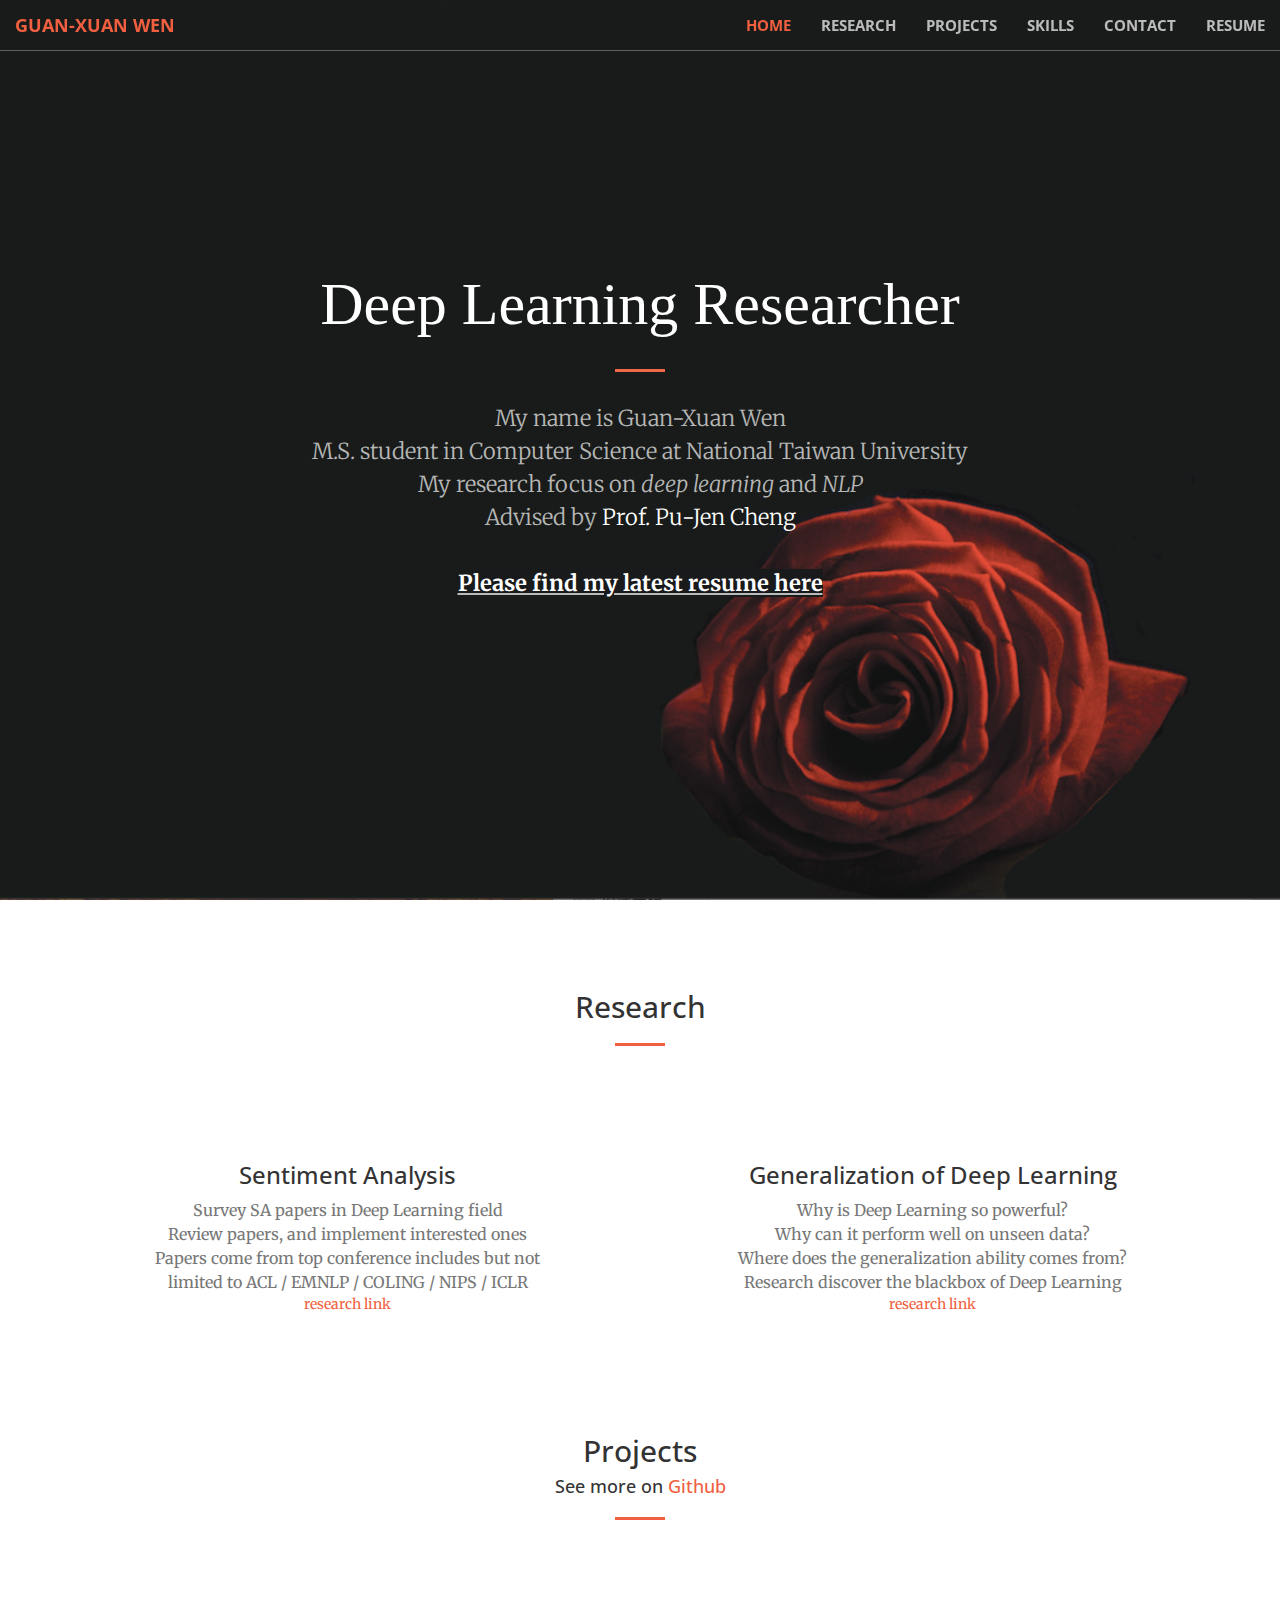
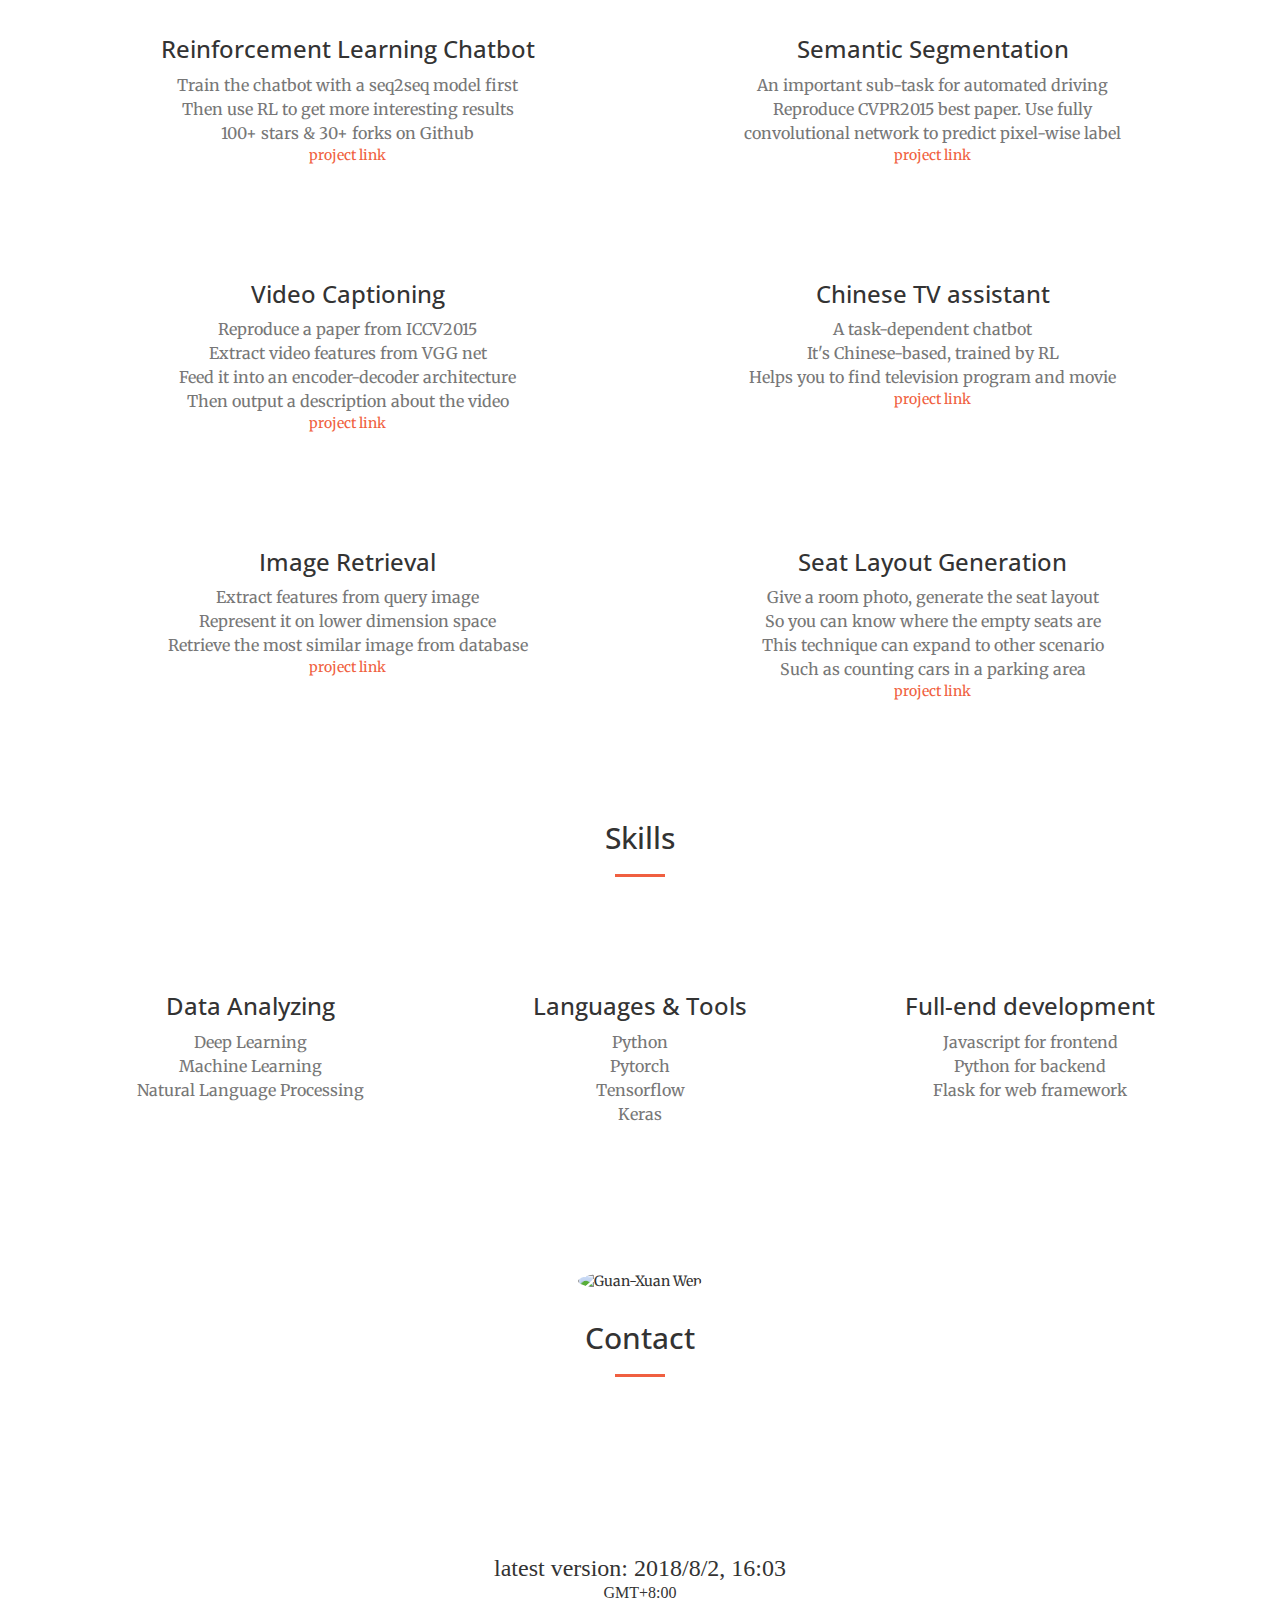
==== index.html @ 4413bb0a "update" ====
<!DOCTYPE html>
<html lang="en">

<head>
  <!--* this site is based on startbootstrap-creative -->
  <meta charset="utf-8">
  <meta http-equiv="X-UA-Compatible" content="IE=edge">
  <meta name="viewport" content="width=device-width, initial-scale=1.0">
  <meta name="description" content="Guan-Xuan's personal website">
  <meta name="keywords" content="Guan-Xuan Wen, 溫冠宣">
  <meta name="author" content="Guan-Xuan Wen">

  <title>Guan-Xuan Wen 溫冠宣</title>

  <!-- Bootstrap Core CSS -->
  <link rel="stylesheet" href="css/bootstrap.min.css" type="text/css">

  <!-- Custom Fonts -->
  <link href='https://fonts.googleapis.com/css?family=Open+Sans:300italic,400italic,600italic,700italic,800italic,400,300,600,700,800' rel='stylesheet' type='text/css'>
  <link href='https://fonts.googleapis.com/css?family=Merriweather:400,300,300italic,400italic,700,700italic,900,900italic' rel='stylesheet' type='text/css'>
  <link rel="stylesheet" href="font-awesome/css/font-awesome.min.css" type="text/css">

  <!-- Plugin CSS -->
  <link rel="stylesheet" href="css/animate.min.css" type="text/css">

  <!-- Custom CSS -->
  <link rel="stylesheet" href="css/creative.css" type="text/css">

  <!-- HTML5 Shim and Respond.js IE8 support of HTML5 elements and media queries -->
  <!-- WARNING: Respond.js doesn't work if you view the page via file:// -->
  <!--[if lt IE 9]>
    <script src="https://oss.maxcdn.com/libs/html5shiv/3.7.0/html5shiv.js"></script>
    <script src="https://oss.maxcdn.com/libs/respond.js/1.4.2/respond.min.js"></script>
  <![endif]-->
  <script src="js/i2yesCounter.js" type="text/javascript"></script>
  <script>
    (function(i,s,o,g,r,a,m){i['GoogleAnalyticsObject']=r;i[r]=i[r]||function(){
    (i[r].q=i[r].q||[]).push(arguments)},i[r].l=1*new Date();a=s.createElement(o),
    m=s.getElementsByTagName(o)[0];a.async=1;a.src=g;m.parentNode.insertBefore(a,m)
    })(window,document,'script','//www.google-analytics.com/analytics.js','ga');
  
    ga('create', 'UA-75018980-1', 'auto');
    ga('send', 'pageview');
  </script>    

</head>

<body id="page-top">

  <nav id="mainNav" class="navbar navbar-default navbar-fixed-top">
    <div class="container-fluid">
      <!-- Brand and toggle get grouped for better mobile display -->
      <div class="navbar-header">
        <button type="button" class="navbar-toggle collapsed" data-toggle="collapse" data-target="#bs-example-navbar-collapse-1">
          <span class="sr-only">Toggle navigation</span>
          <span class="icon-bar"></span>
          <span class="icon-bar"></span>
          <span class="icon-bar"></span>
        </button>
        <a id="authorname" class="navbar-brand page-scroll">Guan-Xuan Wen</a>
      </div>

      <!-- Collect the nav links, forms, and other content for toggling -->
      <div class="collapse navbar-collapse" id="bs-example-navbar-collapse-1">
        <ul class="nav navbar-nav navbar-right">
          <li>
            <a class="page-scroll" href="#page-top">Home</a>
          </li>
          <!-- <li>
            <a class="page-scroll" href="#about">About</a>
          </li> -->
          <li>
            <a class="page-scroll" href="#research">Research</a>
          </li>
          <li>
            <a class="page-scroll" href="#projects">Projects</a>
          </li>
          <li>
            <a class="page-scroll" href="#skills">Skills</a>
          </li>
          <li>
            <a class="page-scroll" href="#contact">Contact</a>
          </li>
          <li>
            <a class="page-scroll" alt="English" href="Po-Chih_Huang_resume.pdf" target="_blank">Resume</a>
          </li>
          <!-- <li>
            <a class="page-scroll" alt="Chinese" href="https://www.csie.ntu.edu.tw/~r05922018/履歷201706.pdf">Resume</a>
          </li> -->
        </ul>
      </div>
      <!-- /.navbar-collapse -->
    </div>
    <!-- /.container-fluid -->
  </nav>

  <header>
    <div class="header-content">
      <div class="header-content-inner">
        <h2 style="font: 60px Constantia, skia, Cambria, Herculanum;">Deep Learning Researcher</h2>
        <hr />
        <p style="font-size:22px;">
          My name is Guan-Xuan Wen <br />
          M.S. student in Computer Science at National Taiwan University <br />
          My research focus on <em>deep learning</em> and <em>NLP</em><br />
          Advised by <a href="https://www.csie.ntu.edu.tw/~pjcheng/" target="_blank" style="color:white;">Prof. Pu-Jen Cheng</a><br /><br />

          <u><strong><a href="Po-Chih_Huang_resume.pdf" target="_blank" style="color:white;background-color: #0d0e0f;">Please find my latest resume here</a></strong></u><br />
        </p>
        <!-- <a href="https://www.facebook.com/brianhuang1019" class="btn btn-primary btn-xl page-scroll wow tada" target="_blank">
          <i class="fa fa-facebook-official"></i> Facebook
        </a> -->
        
      </div>
    </div>
  </header>

  <!-- <section class="bg-primary" id="about">
    <div class="container">
      <div class="row">
        <div class="col-lg-8 col-lg-offset-2 text-center">
          <h2 class="section-heading">Details about me</h2>
          <hr class="light">
          <p class="text-faded">
            I am an easy-going person.<br />
            I like to make friends, feel relax to chat with me :D<br />
            My hobbies are movies & basketball<br />
            And I start jogging recently<br />
            You can invite me to cinemas & gyms<br />
            If you're good at instruments, please teach me ~<br />
          </p>
          <a href="https://brianhuang1019.wordpress.com/" class="btn btn-default btn-xl wow tada" target="_blank">
            <i class="fa fa-wordpress"></i> Blog
          </a>
          <a href="https://www.instagram.com/brianhuang1019/" class="btn btn-default btn-xl wow tada" target="_blank">
            <i class="fa fa-instagram"></i> Instagram
          </a>
          <a href="https://www.linkedin.com/in/brianhuang1019/" class="btn btn-default btn-xl wow tada" target="_blank">
            <i class="fa fa-linkedin-square"></i> Linkedin
          </a>
        </div>
      </div>
    </div>
  </section> -->

  <br /><br />
  <section id="research">
    <div class="container">
      <div class="row">
        <div class="col-lg-12 text-center">
          <h2 class="section-heading">Research</h2>
          <hr class="primary">
        </div>
      </div>
    </div>
    <div class="container">
      <div class="row">
        <div class="col-lg-6 text-center">
          <div class="service-box">
            <i class="fa fa-4x fa-bar-chart wow bounceIn text-primary" data-wow-delay=".1s"></i>
            <h3>Sentiment Analysis</h3>
            <p class="text-muted">
              Survey SA papers in Deep Learning field<br />
              Review papers, and implement interested ones <br />
              Papers come from top conference includes but not limited to ACL / EMNLP / COLING / NIPS / ICLR
            </p>
            <a href="https://github.com/pochih/SA-papers" class="portfolio-box" target="_blank">research link</a>
          </div>
        </div>
        <div class="col-lg-6 text-center">
          <div class="service-box">
            <i class="fa fa-4x fa-flask wow bounceIn text-primary" data-wow-delay=".3s"></i>
            <h3>Generalization of Deep Learning</h3>
            <p class="text-muted">
              Why is Deep Learning so powerful? <br/ >
              Why can it perform well on unseen data? <br/ >
              Where does the generalization ability comes from? <br/ >
              Research discover the blackbox of Deep Learning
            </p>
            <a href="https://ntumlds.wordpress.com/2017/03/27/r05922018_drliao/" class="portfolio-box" target="_blank">research link</a>
          </div>
        </div>
      </div>
  </section>

  <br />
  <section id="projects">
    <div class="container">
      <div class="row">
        <div class="col-lg-12 text-center">
          <h2 class="section-heading">Projects</h2>
          <h4 class="section-heading">See more on <a href="https://github.com/pochih" target="_blank">Github</a></h4>
          <hr class="primary">
        </div>
      </div>
    </div>
    <div class="container">
      <div class="row">
        <div class="col-lg-6 text-center">
          <div class="service-box">
            <i class="fa fa-4x fa-comments-o wow bounceIn text-primary" data-wow-delay=".1s"></i>
            <h3>Reinforcement Learning Chatbot</h3>
            <p class="text-muted">
              Train the chatbot with a seq2seq model first <br />
              Then use RL to get more interesting results <br />
              100+ stars & 30+ forks on Github
            </p>
            <a href="https://github.com/pochih/RL-Chatbot" class="portfolio-box" target="_blank">project link</a>
          </div>
        </div>
        <div class="col-lg-6 text-center">
          <div class="service-box">
            <i class="fa fa-4x fa-car wow bounceIn text-primary" data-wow-delay=".1s"></i>
            <h3>Semantic Segmentation</h3>
            <p class="text-muted">
              An important sub-task for automated driving <br />
              Reproduce CVPR2015 best paper. Use fully convolutional network to predict pixel-wise label
            </p>
            <a href="https://github.com/pochih/FCN-pytorch" class="portfolio-box" target="_blank">project link</a>
          </div>
        </div>
      </div>
      <br />
      <div class="row">
        <div class="col-lg-6 text-center">
          <div class="service-box">
            <i class="fa fa-4x fa-video-camera wow bounceIn text-primary" data-wow-delay=".3s"></i>
            <h3>Video Captioning</h3>
            <p class="text-muted">
              Reproduce a paper from ICCV2015 <br />
              Extract video features from VGG net <br />
              Feed it into an encoder-decoder architecture <br />
              Then output a description about the video <br />
            </p>
            <a href="https://github.com/pochih/Video-Cap" class="portfolio-box" target="_blank">project link</a>
          </div>
        </div>
        <div class="col-lg-6 text-center">
          <div class="service-box">
            <i class="fa fa-4x fa-question-circle wow bounceIn text-primary" data-wow-delay=".3s"></i>
            <h3>Chinese TV assistant</h3>
            <p class="text-muted">
              A task-dependent chatbot <br />
              It's Chinese-based, trained by RL <br />
              Helps you to find television program and movie
            </p>
            <a href="https://yvchen.github.io/TVBot2/" class="portfolio-box" target="_blank">project link</a>
          </div>
        </div>
      </div>
      <br />
      <div class="row">
        <div class="col-lg-6 text-center">
          <div class="service-box">
            <i class="fa fa-4x fa-search wow bounceIn text-primary" data-wow-delay=".1s"></i>
            <h3>Image Retrieval</h3>
            <p class="text-muted">
              Extract features from query image <br />
              Represent it on lower dimension space <br />
              Retrieve the most similar image from database
            </p>
            <a href="https://github.com/pochih/CBIR" class="portfolio-box" target="_blank">project link</a>
          </div>
        </div>
        <div class="col-lg-6 text-center">
          <div class="service-box">
            <i class="fa fa-4x fa-braille wow bounceIn text-primary" data-wow-delay=".3s"></i>
            <i class="fa fa-4x fa-braille wow bounceIn text-primary" data-wow-delay=".3s"></i>
            <h3>Seat Layout Generation</h3>
            <p class="text-muted">
              Give a room photo, generate the seat layout <br />
              So you can know where the empty seats are <br />
              This technique can expand to other scenario <br />
              Such as counting cars in a parking area
            </p>
            <a href="https://docs.google.com/presentation/d/1EytOMF6E45D4STAWszeqmOMF1gAefv4PMKYTGLTzAEU" class="portfolio-box" target="_blank">project link</a>
          </div>
        </div>
      </div>
    </div>
  </section>

  <br />
  <section id="skills">
    <div class="container">
      <div class="row">
        <div class="col-lg-12 text-center">
          <h2 class="section-heading">Skills</h2>
          <hr class="primary">
        </div>
      </div>
    </div>
    <div class="container">
      <div class="row">
        <div class="col-lg-4 col-md-6 text-center">
          <div class="service-box">
            <i class="fa fa-4x fa-cloud wow bounceIn text-primary" data-wow-delay=".1s"></i>
            <h3>Data Analyzing</h3>
            <p class="text-muted">
              Deep Learning <br />
              Machine Learning <br />
              Natural Language Processing
              <br />
              <!-- (belows are skills still learning) <br />
              Information Retrieval <br />
              Cloud Computing <br />
              Data Visualization -->
            </p>
          </div>
        </div>
        <div class="col-lg-4 col-md-6 text-center">
          <div class="service-box">
            <i class="fa fa-4x fa-code wow bounceIn text-primary" data-wow-delay=".3s"></i>
            <h3>Languages & Tools</h3>
            <p class="text-muted">
              Python <br />
              Pytorch <br />
              Tensorflow <br />
              Keras <br />
              <br />
              <!-- (belows are on progressing...) <br />
              Heroku <br />
              Algolia <br />
              R <br />
              Statistics <br />
              D3.js --> 
            </p>
          </div>
        </div>
        <div class="col-lg-4 col-md-6 text-center">
          <div class="service-box">
            <i class="fa fa-4x fa-desktop wow bounceIn text-primary" data-wow-delay=".5s"></i>
            <h3>Full-end development</h3>
            <p class="text-muted">
              Javascript for frontend<br />
              Python for backend<br />
              Flask for web framework
              <!-- Javascript for front-end<br />
              NodeJS for back-end<br />
              Express for web framework -->
            </p>
          </div>
        </div>
        <!-- <div class="col-lg-3 col-md-6 text-center">
          <div class="service-box">
            <i class="fa fa-4x fa-database wow bounceIn text-primary" data-wow-delay=".2s"></i>
            <h3>NoSQL Database</h3>
            <p class="text-muted">
              FireBase<br />
              MongoDB<br />
            </p>
          </div>
        </div> -->
      </div>
    </div>
  </section>

  <br />
  <section id="contact">
    <div class="container">
      <div class="row" style="margin-bottom: 30px;">
        <div class="col-lg-8 col-lg-offset-2 text-center">
          <div class="nano-content pad-all" tabindex="0" style="right: -17px;">
            <img src="img/wen.png" class="img-circle" alt="Guan-Xuan Wen" width="230" height="250">
            <!-- <img src="img/Brian.jpg" class="img-circle" alt="Guan-Xuan Wen" width="120" height="150"> -->
          </div>
        </div>
      </div>
      <div class="row" style="margin-bottom: 30px;">
        <div class="col-lg-8 col-lg-offset-2 text-center">
          <h2 class="section-heading">Contact</h2>
          <hr class="primary">
          <p></p>
        </div>
      </div>
      <div class="row">
        <div class="col-lg-8 col-lg-offset-2 text-center">
          <div class="col-lg-1 text-center">      
          </div>
          <div class="col-lg-2 text-center">
            <p>
              <a href="https://github.com/pochih" title="github" target="_blank">
                <i class="fa fa-github fa-3x wow bounceIn" data-wow-delay=".1s"></i>
              </a>
            </p>
          </div>
          <div class="col-lg-2 text-center">
            <p>
              <a href="https://www.linkedin.com/in/pochih/" title="linkedin" target="_blank">
                <i class="fa fa-linkedin-square fa-3x wow bounceIn" data-wow-delay=".1s"></i>
              </a>
            <p>
          </div>
          <div class="col-lg-2 text-center">
            <p>
              <a href="mailto:brianhuang1019@gmail.com" title="e-mail" target="_blank">
                <i class="fa fa-envelope-o fa-3x wow bounceIn" data-wow-delay=".1s"></i>
              </a>
              <!-- <br />
              <a href="mailto:brian.huang@eztable.com.tw">EZTABLE</a> -->
            </p>
          </div>
          <div class="col-lg-2 text-center">
            <p>
              <a href="https://www.facebook.com/brianhuang1019" title="facebook" target="_blank">
                <i class="fa fa-facebook fa-3x wow bounceIn" data-wow-delay=".1s"></i>
              </a>
            <p>
          </div>
          <div class="col-lg-2 text-center">
            <p>
              <a href="https://brianhuang1019.wordpress.com/" title="wordpress" target="_blank">
                <i class="fa fa-wordpress fa-3x wow bounceIn" data-wow-delay=".1s"></i>
              </a>
            <p>
          </div>
          <div class="col-lg-1 text-center">
          </div>
        </div>
      </div>
    </div>
    <br />&nbsp;&nbsp;
    <!-- <div class="container">
      <img src="https://www.csie.ntu.edu.tw/~r05922018/archive/AppierSpecialPrize.jpg" class="img-responsive" alt="Appier Special Prize" />
    </div> -->
    <div class="container">
      <div class="col-lg-8 col-lg-offset-2 text-center">
        <h3 style="font-family:skia;">latest version: 2018/8/2, 16:03<p>GMT+8:00<p></h3>
      </div>
    </div>
  </section>

  <!-- jQuery -->
  <script src="js/jquery.js"></script>

  <!-- Bootstrap Core JavaScript -->
  <script src="js/bootstrap.min.js"></script>

  <!-- Plugin JavaScript -->
  <script src="js/jquery.easing.min.js"></script>
  <script src="js/jquery.fittext.js"></script>
  <script src="js/wow.min.js"></script>

  <!-- Custom Theme JavaScript -->
  <script src="js/creative.js"></script>

</body>

</html>
---- css/creative.css ----
/*!
 * Start Bootstrap - Creative Bootstrap Theme (http://startbootstrap.com)
 * Code licensed under the Apache License v2.0.
 * For details, see http://www.apache.org/licenses/LICENSE-2.0.
 */

html,
body {
    width: 100%;
    height: 100%;
}

body {
    font-family: Merriweather,'Helvetica Neue',Arial,sans-serif;
}

hr {
    max-width: 50px;
    border-color: #f05f40;
    border-width: 3px;
}

hr.light {
    border-color: #fff;
}

a {
    color: #f05f40;
    -webkit-transition: all .35s;
    -moz-transition: all .35s;
    transition: all .35s;
}

a:hover,
a:focus {
    color: #eb3812;
}

h1,
h2,
h3,
h4,
h5,
h6 {
    font-family: 'Open Sans','Helvetica Neue',Arial,sans-serif;
}

p {
    margin-bottom: 20px;
    font-size: 16px;
    line-height: 1.5;
}

strong {
    color: white;
}

.bg-primary {
    background-color: #f05f40;
}

.bg-dark {
    color: #fff;
    background-color: #222;
}

.bg-medium {
    color: #fff;
    background-color: #B0171F;
}

.text-faded {
    color: rgba(255,255,255,.7);
}

section {
    padding: 50px 0;
}

aside {
    padding: 50px 0;
}

.no-padding {
    padding: 0;
}

.navbar-default {
    border-color: rgba(34,34,34,.05);
    font-family: 'Open Sans','Helvetica Neue',Arial,sans-serif;
    background-color: #fff;
    -webkit-transition: all .35s;
    -moz-transition: all .35s;
    transition: all .35s;
}

.navbar-default .navbar-header .navbar-brand {
    text-transform: uppercase;
    font-family: 'Open Sans','Helvetica Neue',Arial,sans-serif;
    font-weight: 700;
    color: #f05f40;
}

.navbar-default .navbar-header .navbar-brand:hover,
.navbar-default .navbar-header .navbar-brand:focus {
    color: #eb3812;
}

.navbar-default .nav > li>a,
.navbar-default .nav>li>a:focus {
    text-transform: uppercase;
    font-size: 15px;
    font-weight: 700;
    color: #222;
}

.navbar-default .nav > li>a:hover,
.navbar-default .nav>li>a:focus:hover {
    color: #f05f40;
}

.navbar-default .nav > li.active>a,
.navbar-default .nav>li.active>a:focus {
    color: #f05f40!important;
    background-color: transparent;
}

.navbar-default .nav > li.active>a:hover,
.navbar-default .nav>li.active>a:focus:hover {
    background-color: transparent;
}

@media(min-width:768px) {
    .navbar-default {
        border-color: rgba(255,255,255,.3);
        background-color: transparent;
    }

    .navbar-default .navbar-header .navbar-brand {
        color: rgba(255,255,255,.7);
    }

    .navbar-default .navbar-header .navbar-brand:hover,
    .navbar-default .navbar-header .navbar-brand:focus {
        color: #fff;
    }

    .navbar-default .nav > li>a,
    .navbar-default .nav>li>a:focus {
        color: rgba(255,255,255,.7);
    }

    .navbar-default .nav > li>a:hover,
    .navbar-default .nav>li>a:focus:hover {
        color: #fff;
    }

    .navbar-default.affix {
        border-color: rgba(34,34,34,.05);
        background-color: #fff;
    }

    .navbar-default.affix .navbar-header .navbar-brand {
        font-size: 14px;
        color: #f05f40;
    }

    .navbar-default.affix .navbar-header .navbar-brand:hover,
    .navbar-default.affix .navbar-header .navbar-brand:focus {
        color: #eb3812;
    }

    .navbar-default.affix .nav > li>a,
    .navbar-default.affix .nav>li>a:focus {
        color: #222;
    }

    .navbar-default.affix .nav > li>a:hover,
    .navbar-default.affix .nav>li>a:focus:hover {
        color: #f05f40;
    }
}

header {
    position: relative;
    width: 100%;
    min-height: auto;
    text-align: center;
    color: #fff;
    background-image: url("../img/vendetta.png");
    opacity: 0.95;
    background-position: center;
    -webkit-background-size: cover;
    -moz-background-size: cover;
    background-size: cover;
    -o-background-size: cover;
}

#authorname {
    color: #f05f40;
}

header .header-content {
    position: relative;
    width: 100%;
    padding: 100px 15px;
    text-align: center;
}

header .header-content .header-content-inner h1 {
    margin-top: 0;
    margin-bottom: 0;
    text-transform: uppercase;
    font-weight: 700;
}

header .header-content .header-content-inner hr {
    margin: 30px auto;
}

header .header-content .header-content-inner p {
    margin-bottom: 50px;
    font-size: 16px;
    font-weight: 300;
    color: rgba(255,255,255,.7);
}

@media(min-width:768px) {
    header {
        min-height: 100%;
    }

    header .header-content {
        position: absolute;
        top: 50%;
        padding: 0 50px;
        -webkit-transform: translateY(-50%);
        -ms-transform: translateY(-50%);
        transform: translateY(-50%);
    }

    header .header-content .header-content-inner {
        margin-right: auto;
        margin-left: auto;
        max-width: 1000px;
    }

    header .header-content .header-content-inner p {
        margin-right: auto;
        margin-left: auto;
        max-width: 80%;
        font-size: 18px;
    }
}

.section-heading {
    margin-top: 0;
}

.service-box {
    margin: 50px auto 0;
    max-width: 400px;
}

@media(min-width:992px) {
    .service-box {
        margin: 20px auto 0;
    }
}

.service-box p {
    margin-bottom: 0;
}

.portfolio-box {
    display: block;
    position: relative;
    margin: 0 auto;
    max-width: 650px;
}

.portfolio-box .portfolio-box-caption {
    display: block;
    position: absolute;
    bottom: 0;
    width: 100%;
    height: 100%;
    text-align: center;
    color: #fff;
    opacity: 0;
    background: rgba(240,95,64,.9);
    -webkit-transition: all .35s;
    -moz-transition: all .35s;
    transition: all .35s;
}

.portfolio-box .portfolio-box-caption .portfolio-box-caption-content {
    position: absolute;
    top: 50%;
    width: 100%;
    text-align: center;
    transform: translateY(-50%);
}

.portfolio-box .portfolio-box-caption .portfolio-box-caption-content .project-category,
.portfolio-box .portfolio-box-caption .portfolio-box-caption-content .project-name {
    padding: 0 15px;
    font-family: 'Open Sans','Helvetica Neue',Arial,sans-serif;
}

.portfolio-box .portfolio-box-caption .portfolio-box-caption-content .project-category {
    text-transform: uppercase;
    font-size: 14px;
    font-weight: 600;
}

.portfolio-box .portfolio-box-caption .portfolio-box-caption-content .project-name {
    font-size: 18px;
}

.portfolio-box:hover .portfolio-box-caption {
    opacity: 1;
}

@media(min-width:768px) {
    .portfolio-box .portfolio-box-caption .portfolio-box-caption-content .project-category {
        font-size: 16px;
    }

    .portfolio-box .portfolio-box-caption .portfolio-box-caption-content .project-name {
        font-size: 22px;
    }
}

.call-to-action h2 {
    margin: 0 auto 20px;
}

.text-primary {
    color: #f05f40;
}

.no-gutter > [class*=col-] {
    padding-right: 0;
    padding-left: 0;
}

.btn-default {
    border-color: #fff;
    color: #222;
    background-color: #fff;
    -webkit-transition: all .35s;
    -moz-transition: all .35s;
    transition: all .35s;
}

.btn-default:hover,
.btn-default:focus,
.btn-default.focus,
.btn-default:active,
.btn-default.active,
.open > .dropdown-toggle.btn-default {
    border-color: #ededed;
    color: #222;
    background-color: #f2f2f2;
}

.btn-default:active,
.btn-default.active,
.open > .dropdown-toggle.btn-default {
    background-image: none;
}

.btn-default.disabled,
.btn-default[disabled],
fieldset[disabled] .btn-default,
.btn-default.disabled:hover,
.btn-default[disabled]:hover,
fieldset[disabled] .btn-default:hover,
.btn-default.disabled:focus,
.btn-default[disabled]:focus,
fieldset[disabled] .btn-default:focus,
.btn-default.disabled.focus,
.btn-default[disabled].focus,
fieldset[disabled] .btn-default.focus,
.btn-default.disabled:active,
.btn-default[disabled]:active,
fieldset[disabled] .btn-default:active,
.btn-default.disabled.active,
.btn-default[disabled].active,
fieldset[disabled] .btn-default.active {
    border-color: #fff;
    background-color: #fff;
}

.btn-default .badge {
    color: #fff;
    background-color: #222;
}

.btn-primary {
    border-color: #f05f40;
    color: #fff;
    background-color: #f05f40;
    -webkit-transition: all .35s;
    -moz-transition: all .35s;
    transition: all .35s;
}

.btn-primary:hover,
.btn-primary:focus,
.btn-primary.focus,
.btn-primary:active,
.btn-primary.active,
.open > .dropdown-toggle.btn-primary {
    border-color: #ed431f;
    color: #fff;
    background-color: #ee4b28;
}

.btn-primary:active,
.btn-primary.active,
.open > .dropdown-toggle.btn-primary {
    background-image: none;
}

.btn-primary.disabled,
.btn-primary[disabled],
fieldset[disabled] .btn-primary,
.btn-primary.disabled:hover,
.btn-primary[disabled]:hover,
fieldset[disabled] .btn-primary:hover,
.btn-primary.disabled:focus,
.btn-primary[disabled]:focus,
fieldset[disabled] .btn-primary:focus,
.btn-primary.disabled.focus,
.btn-primary[disabled].focus,
fieldset[disabled] .btn-primary.focus,
.btn-primary.disabled:active,
.btn-primary[disabled]:active,
fieldset[disabled] .btn-primary:active,
.btn-primary.disabled.active,
.btn-primary[disabled].active,
fieldset[disabled] .btn-primary.active {
    border-color: #f05f40;
    background-color: #f05f40;
}

.btn-primary .badge {
    color: #f05f40;
    background-color: #fff;
}

.btn {
    border: 0;
    border-radius: 300px;
    text-transform: uppercase;
    font-family: 'Open Sans','Helvetica Neue',Arial,sans-serif;
    font-weight: 700;
}

.btn-xl {
    padding: 15px 30px;
}

::-moz-selection {
    text-shadow: none;
    color: #fff;
    background: #222;
}

::selection {
    text-shadow: none;
    color: #fff;
    background: #222;
}

img::selection {
    color: #fff;
    background: 0 0;
}

img::-moz-selection {
    color: #fff;
    background: 0 0;
}

body {
    webkit-tap-highlight-color: #222;
}
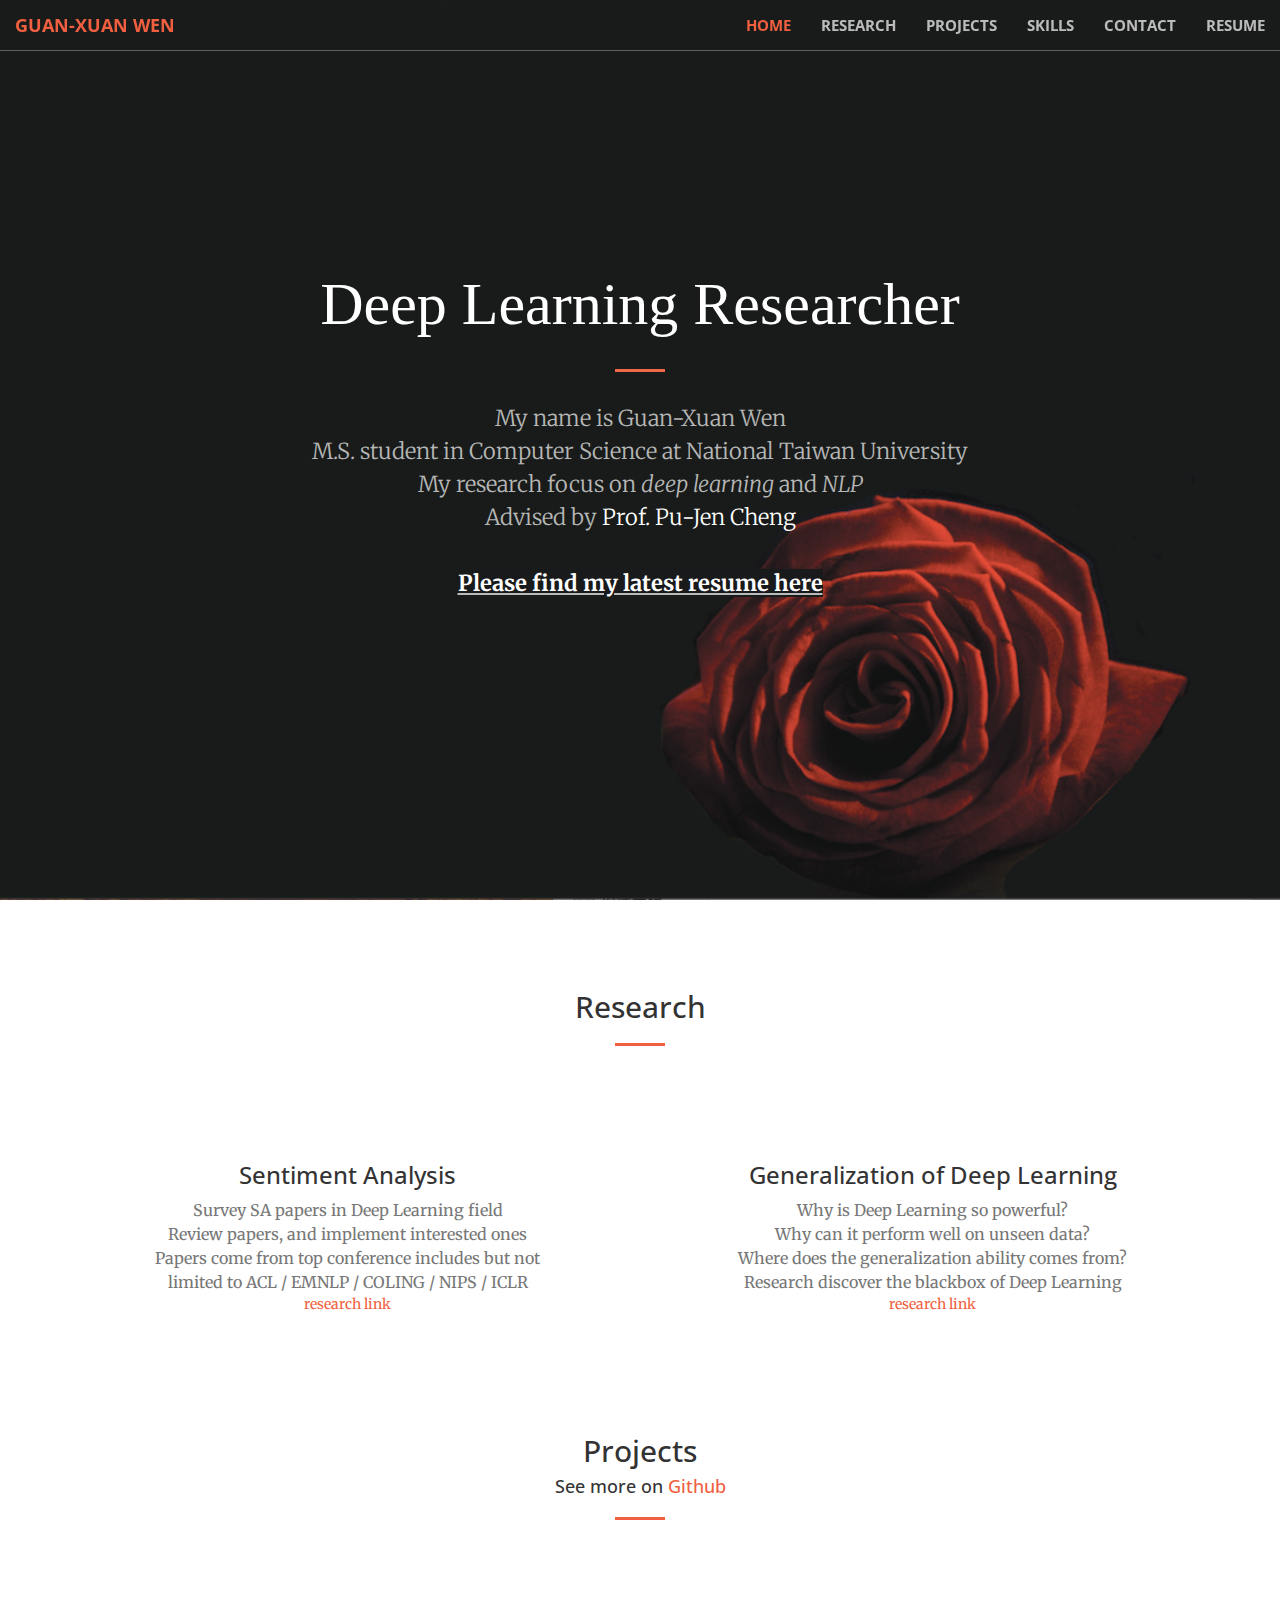
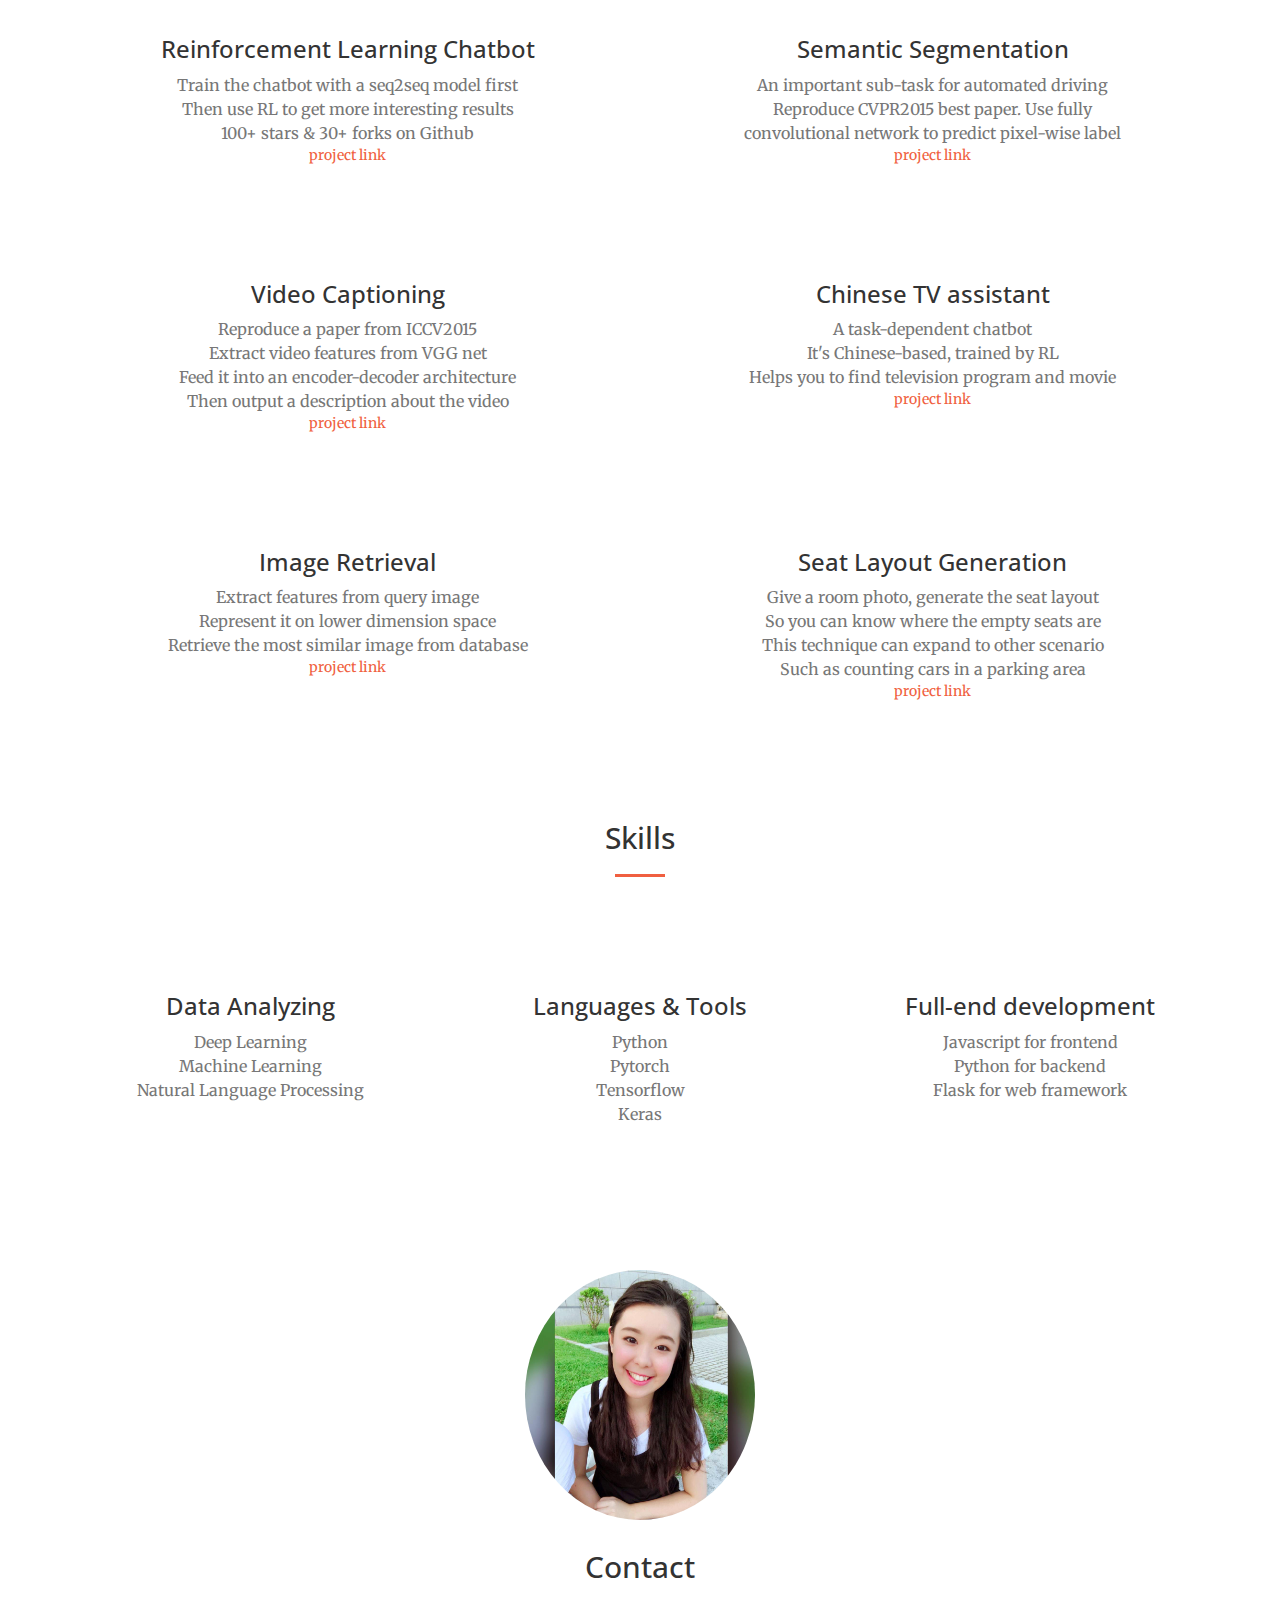
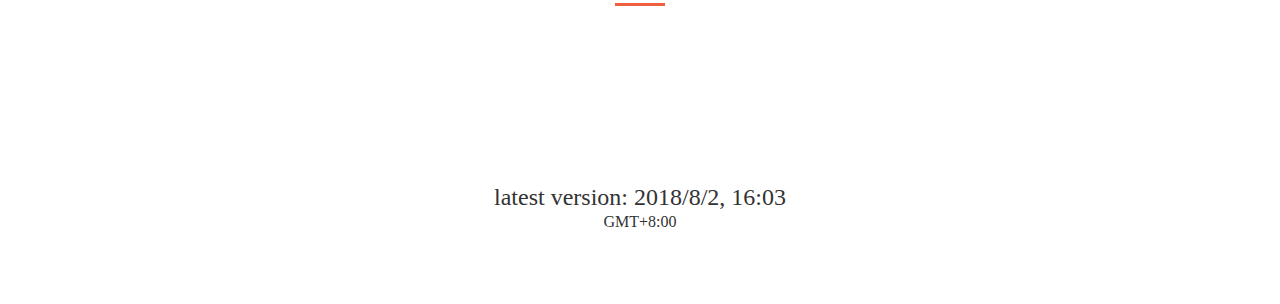
==== commit e6eeb0d2: "update" ====
--- a/index.html
+++ b/index.html
@@ -361,7 +361,7 @@
       <div class="row" style="margin-bottom: 30px;">
         <div class="col-lg-8 col-lg-offset-2 text-center">
           <div class="nano-content pad-all" tabindex="0" style="right: -17px;">
-            <img src="img/wen.png" class="img-circle" alt="Guan-Xuan Wen" width="230" height="250">
+            <img src="img/wen.jpg" class="img-circle" alt="Guan-Xuan Wen" width="230" height="250">
             <!-- <img src="img/Brian.jpg" class="img-circle" alt="Guan-Xuan Wen" width="120" height="150"> -->
           </div>
         </div>
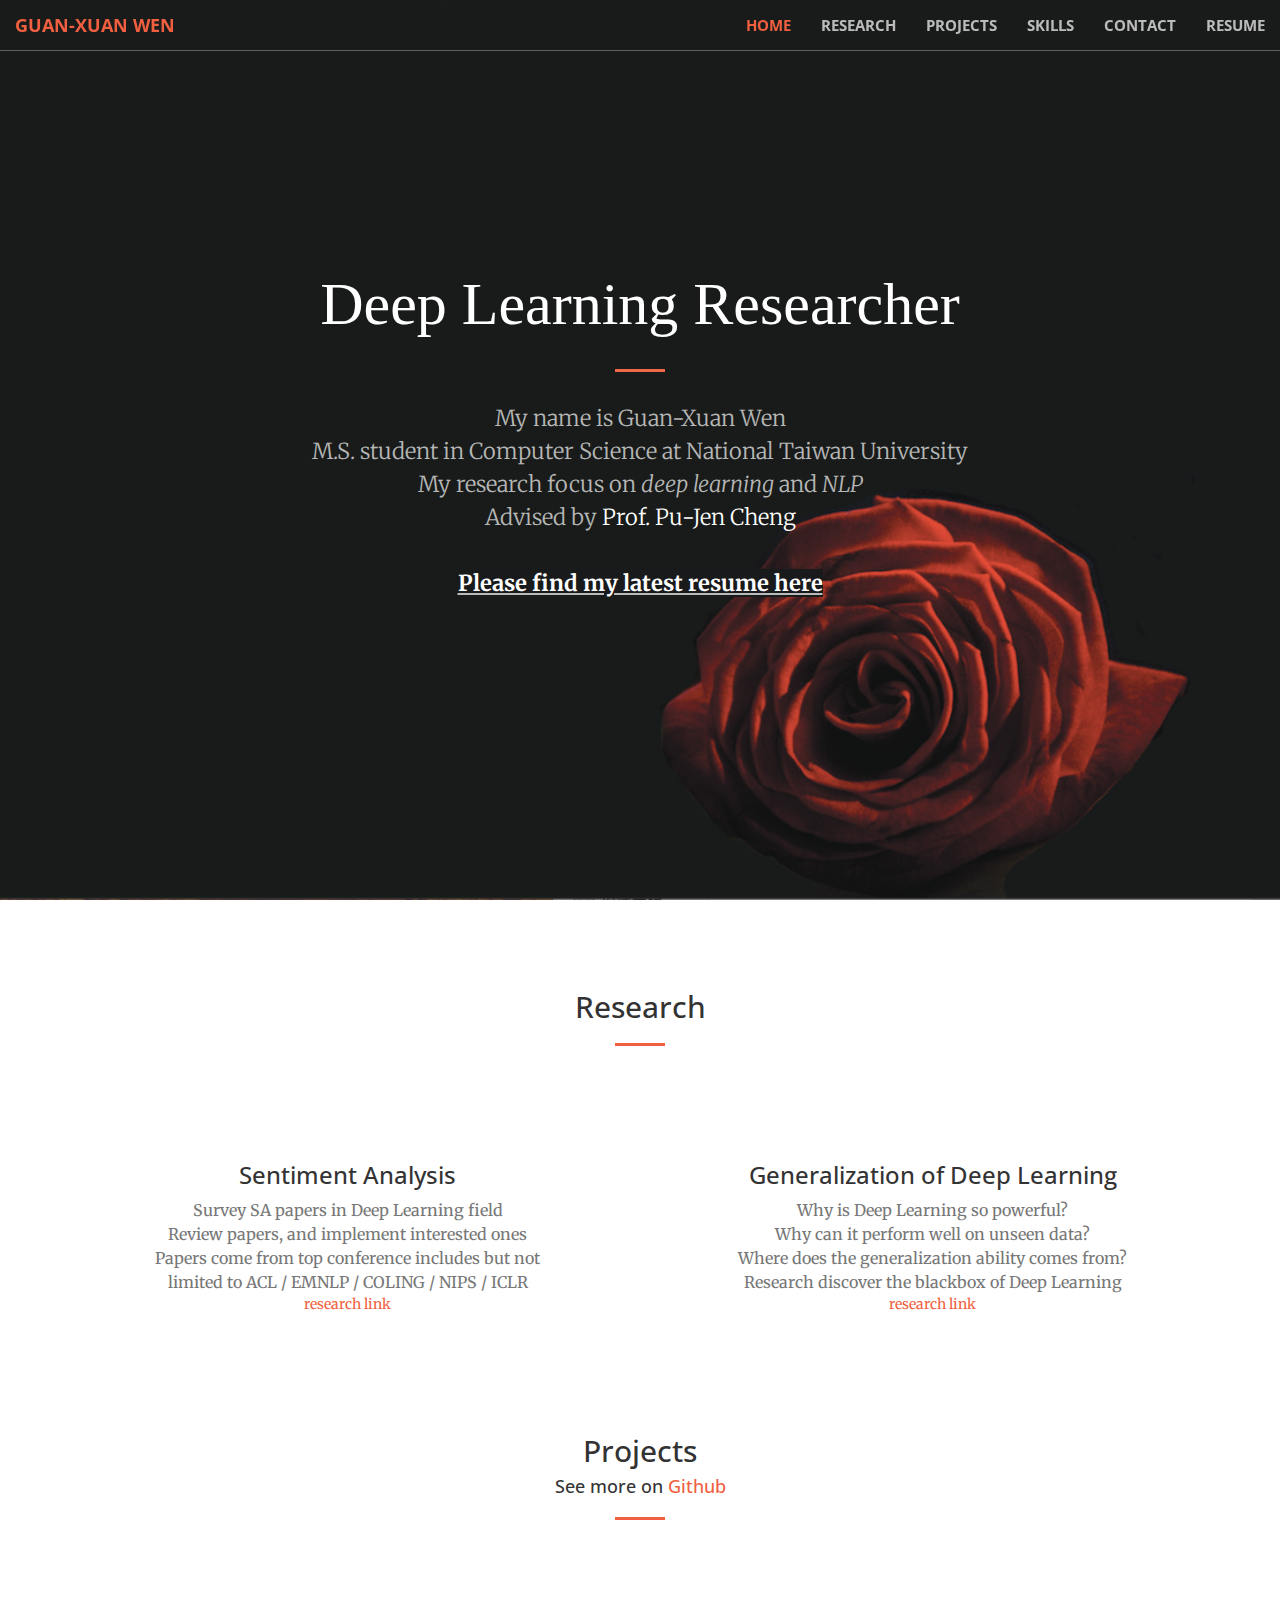
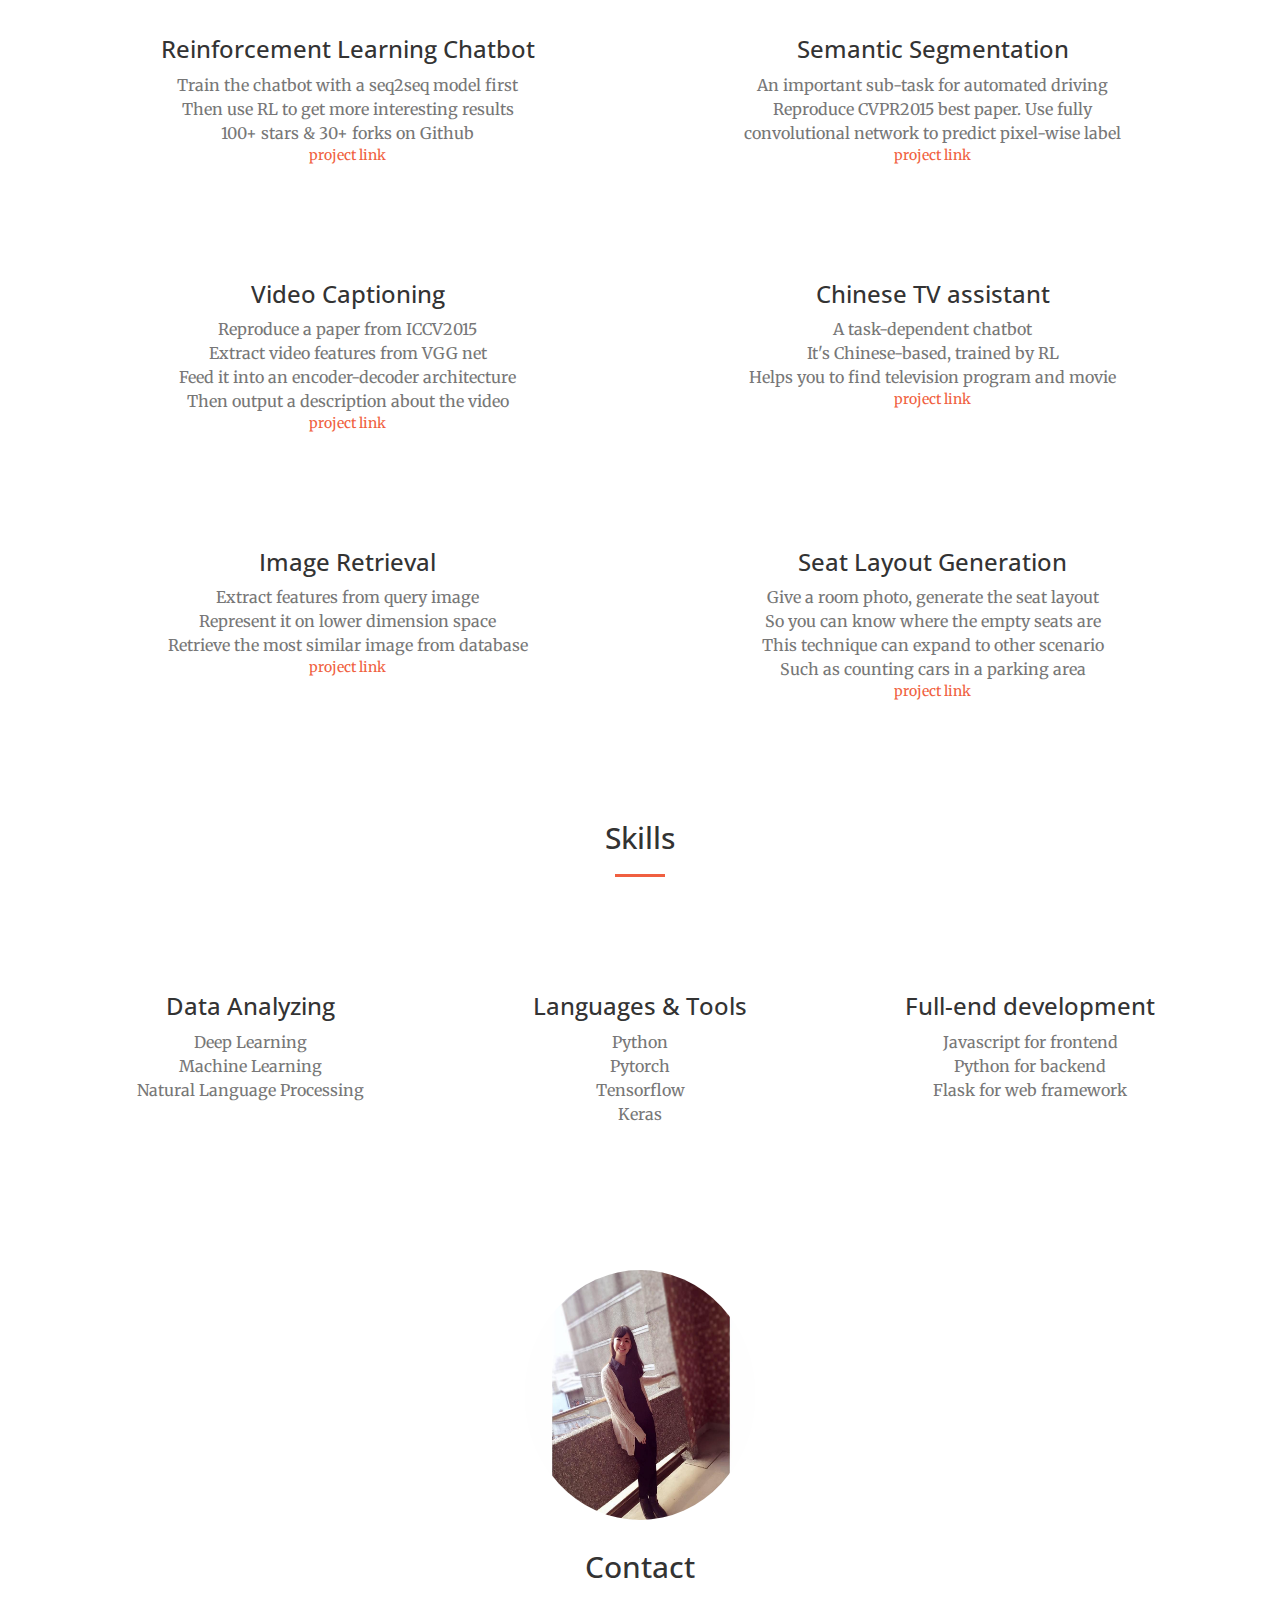
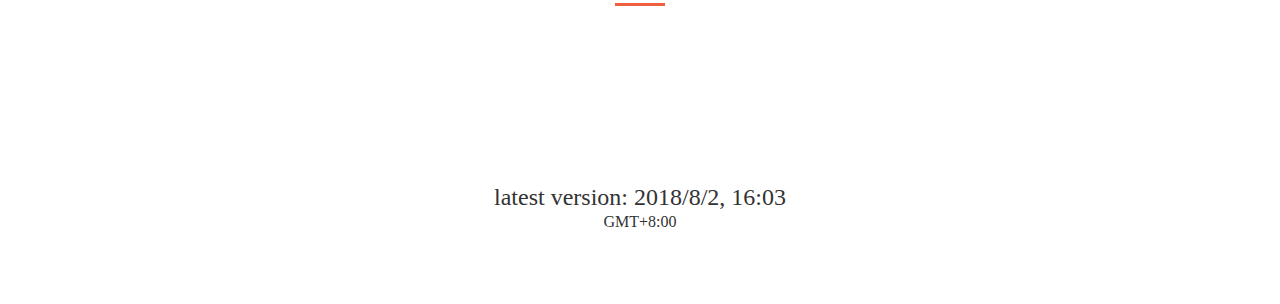
==== commit ebf62a0b: "update" ====
--- a/index.html
+++ b/index.html
@@ -361,7 +361,7 @@
       <div class="row" style="margin-bottom: 30px;">
         <div class="col-lg-8 col-lg-offset-2 text-center">
           <div class="nano-content pad-all" tabindex="0" style="right: -17px;">
-            <img src="img/wen.jpg" class="img-circle" alt="Guan-Xuan Wen" width="230" height="250">
+            <img src="img/guanxuan.jpg" class="img-circle" alt="Guan-Xuan Wen" width="230" height="250">
             <!-- <img src="img/Brian.jpg" class="img-circle" alt="Guan-Xuan Wen" width="120" height="150"> -->
           </div>
         </div>
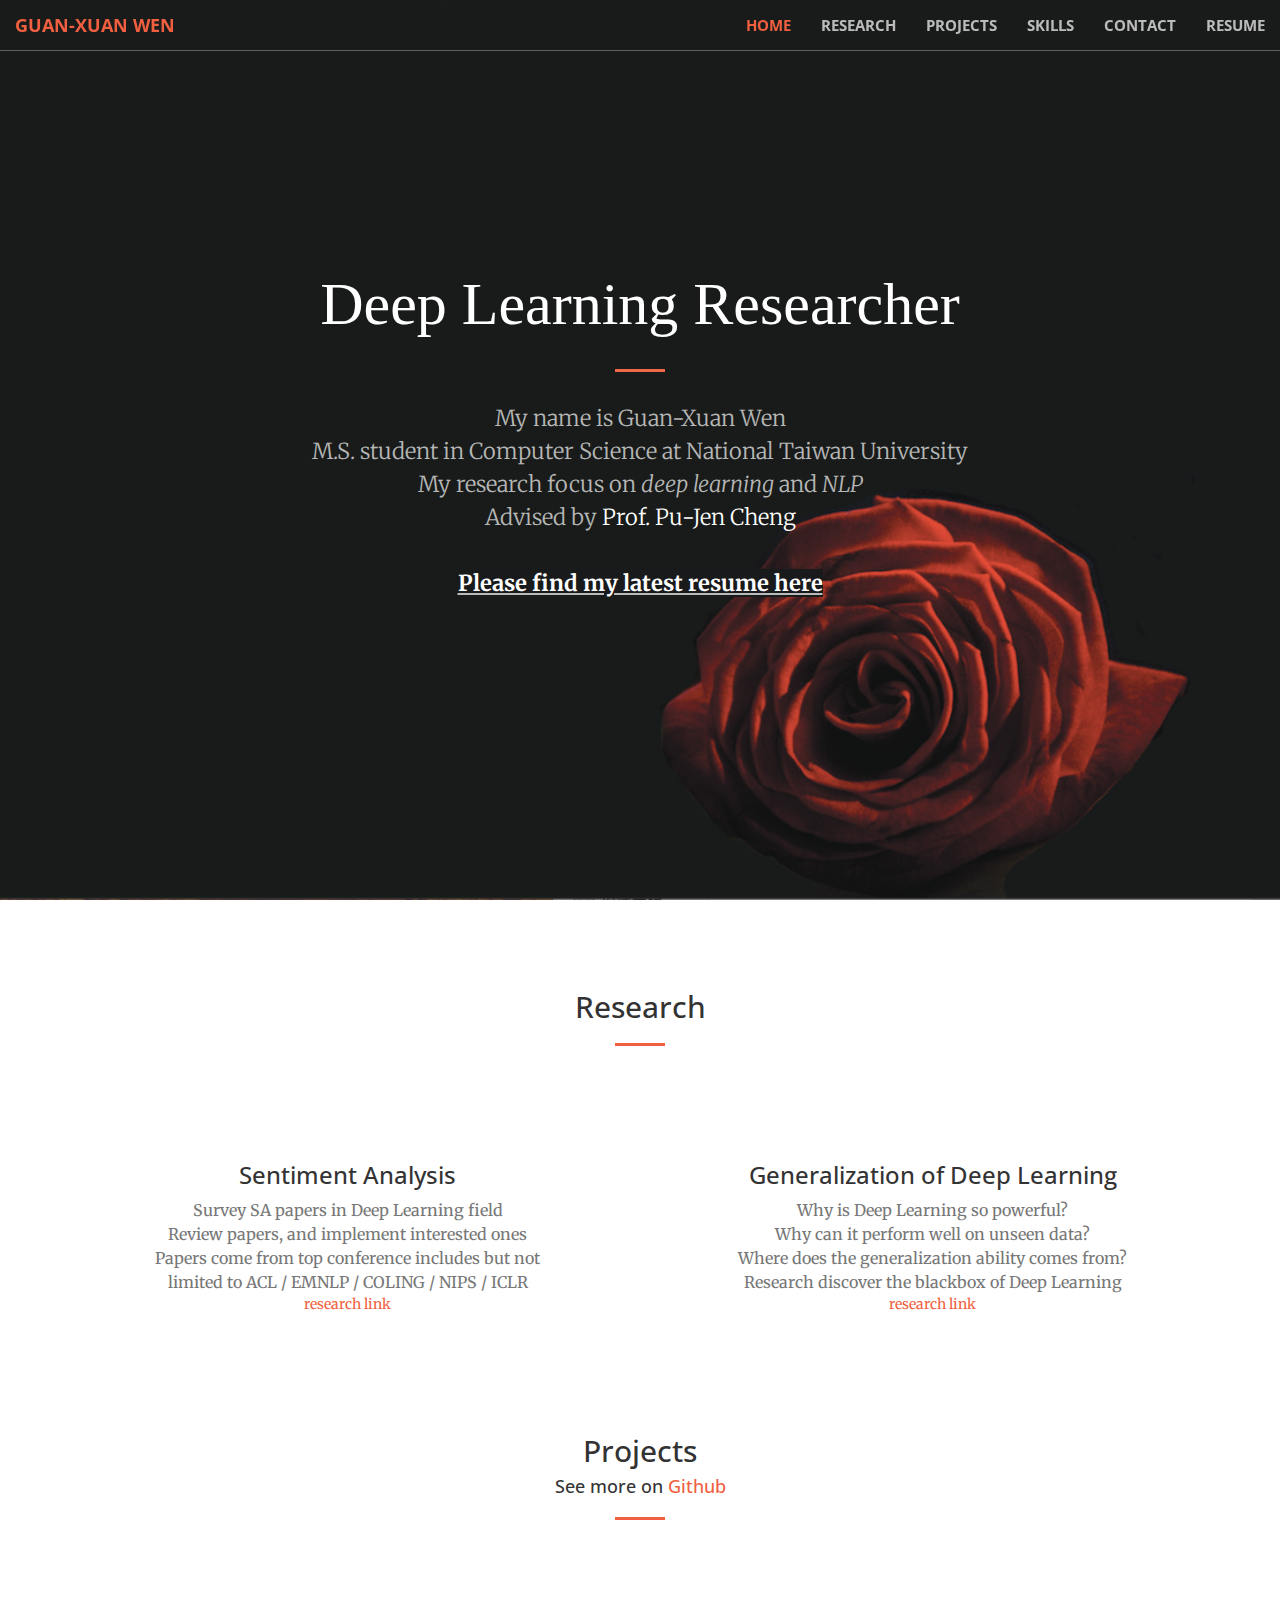
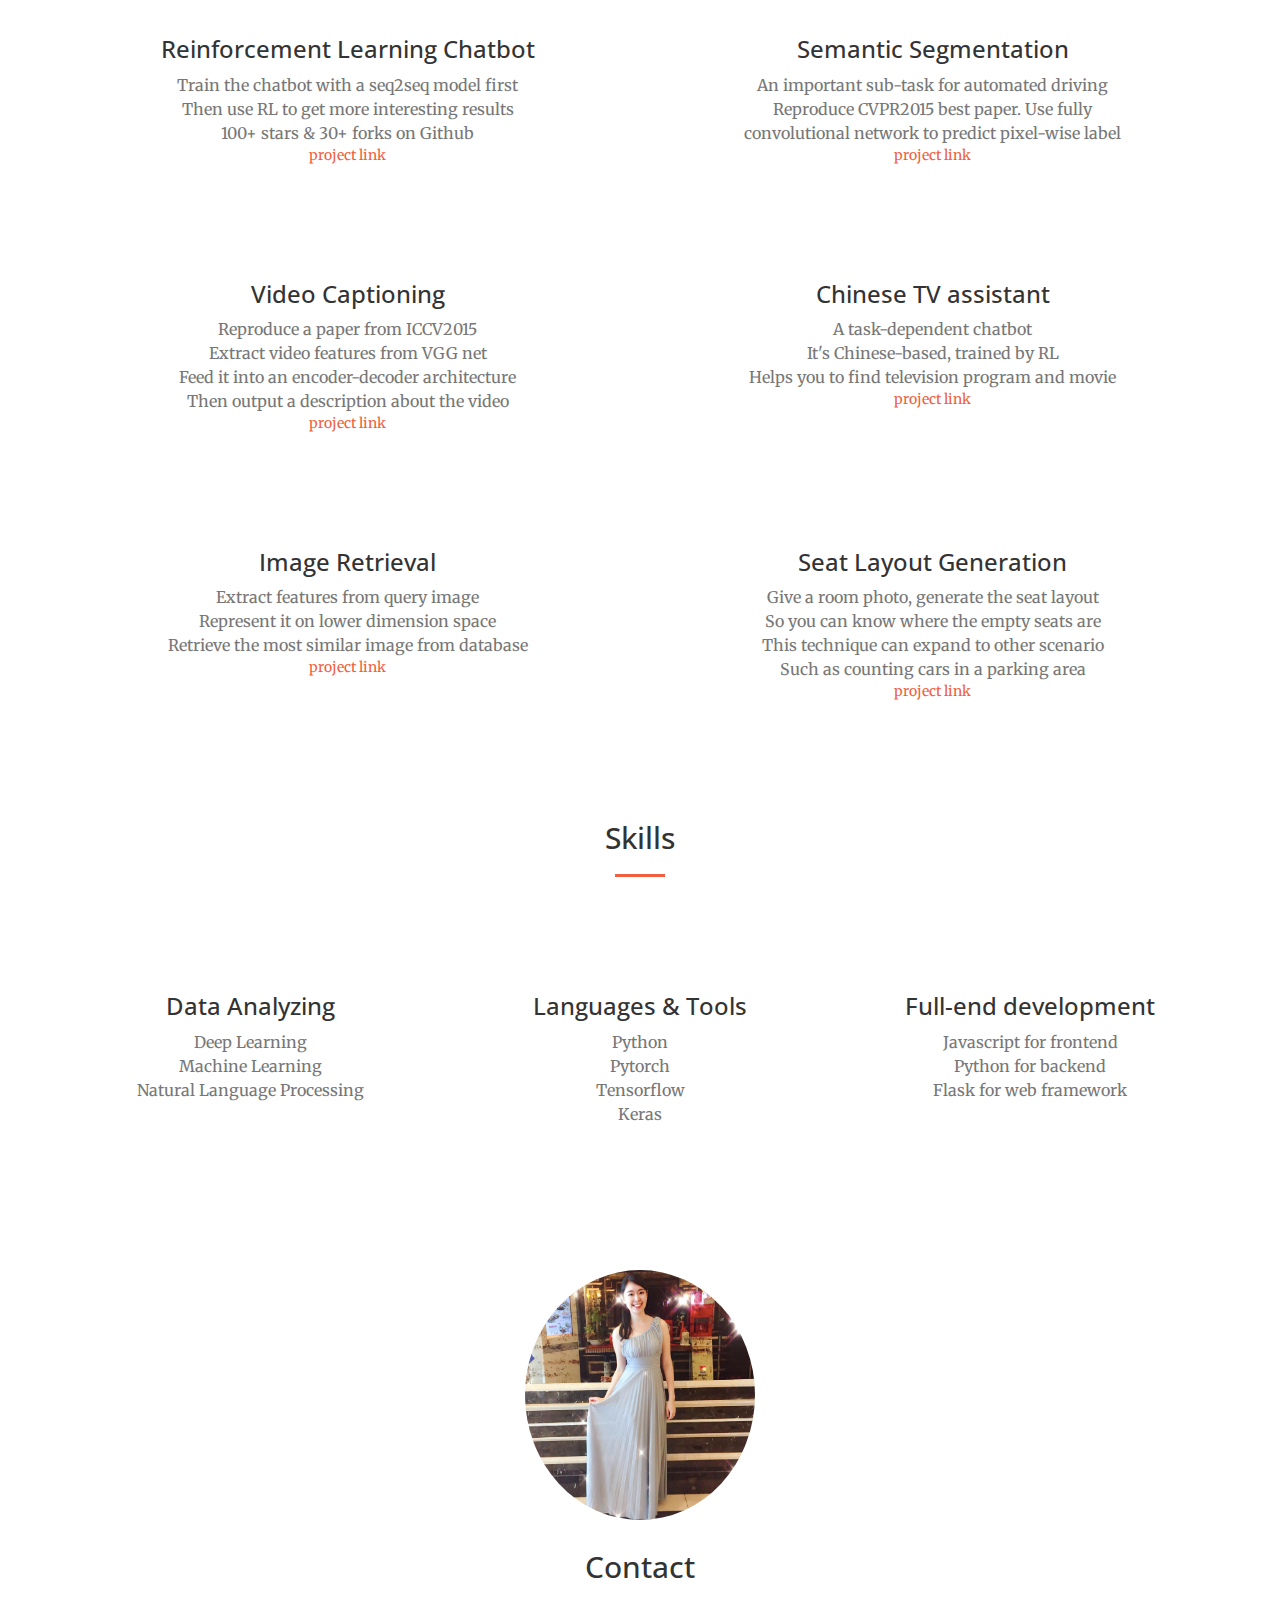
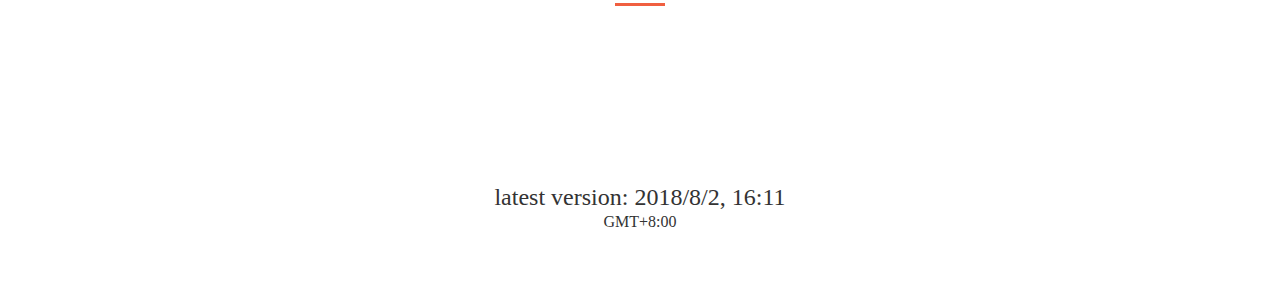
==== commit f9528f1c: "update" ====
--- a/index.html
+++ b/index.html
@@ -361,7 +361,7 @@
       <div class="row" style="margin-bottom: 30px;">
         <div class="col-lg-8 col-lg-offset-2 text-center">
           <div class="nano-content pad-all" tabindex="0" style="right: -17px;">
-            <img src="img/guanxuan.jpg" class="img-circle" alt="Guan-Xuan Wen" width="230" height="250">
+            <img src="img/Wen.png" class="img-circle" alt="Guan-Xuan Wen" width="230" height="250">
             <!-- <img src="img/Brian.jpg" class="img-circle" alt="Guan-Xuan Wen" width="120" height="150"> -->
           </div>
         </div>
@@ -425,7 +425,7 @@
     </div> -->
     <div class="container">
       <div class="col-lg-8 col-lg-offset-2 text-center">
-        <h3 style="font-family:skia;">latest version: 2018/8/2, 16:03<p>GMT+8:00<p></h3>
+        <h3 style="font-family:skia;">latest version: 2018/8/2, 16:11<p>GMT+8:00<p></h3>
       </div>
     </div>
   </section>
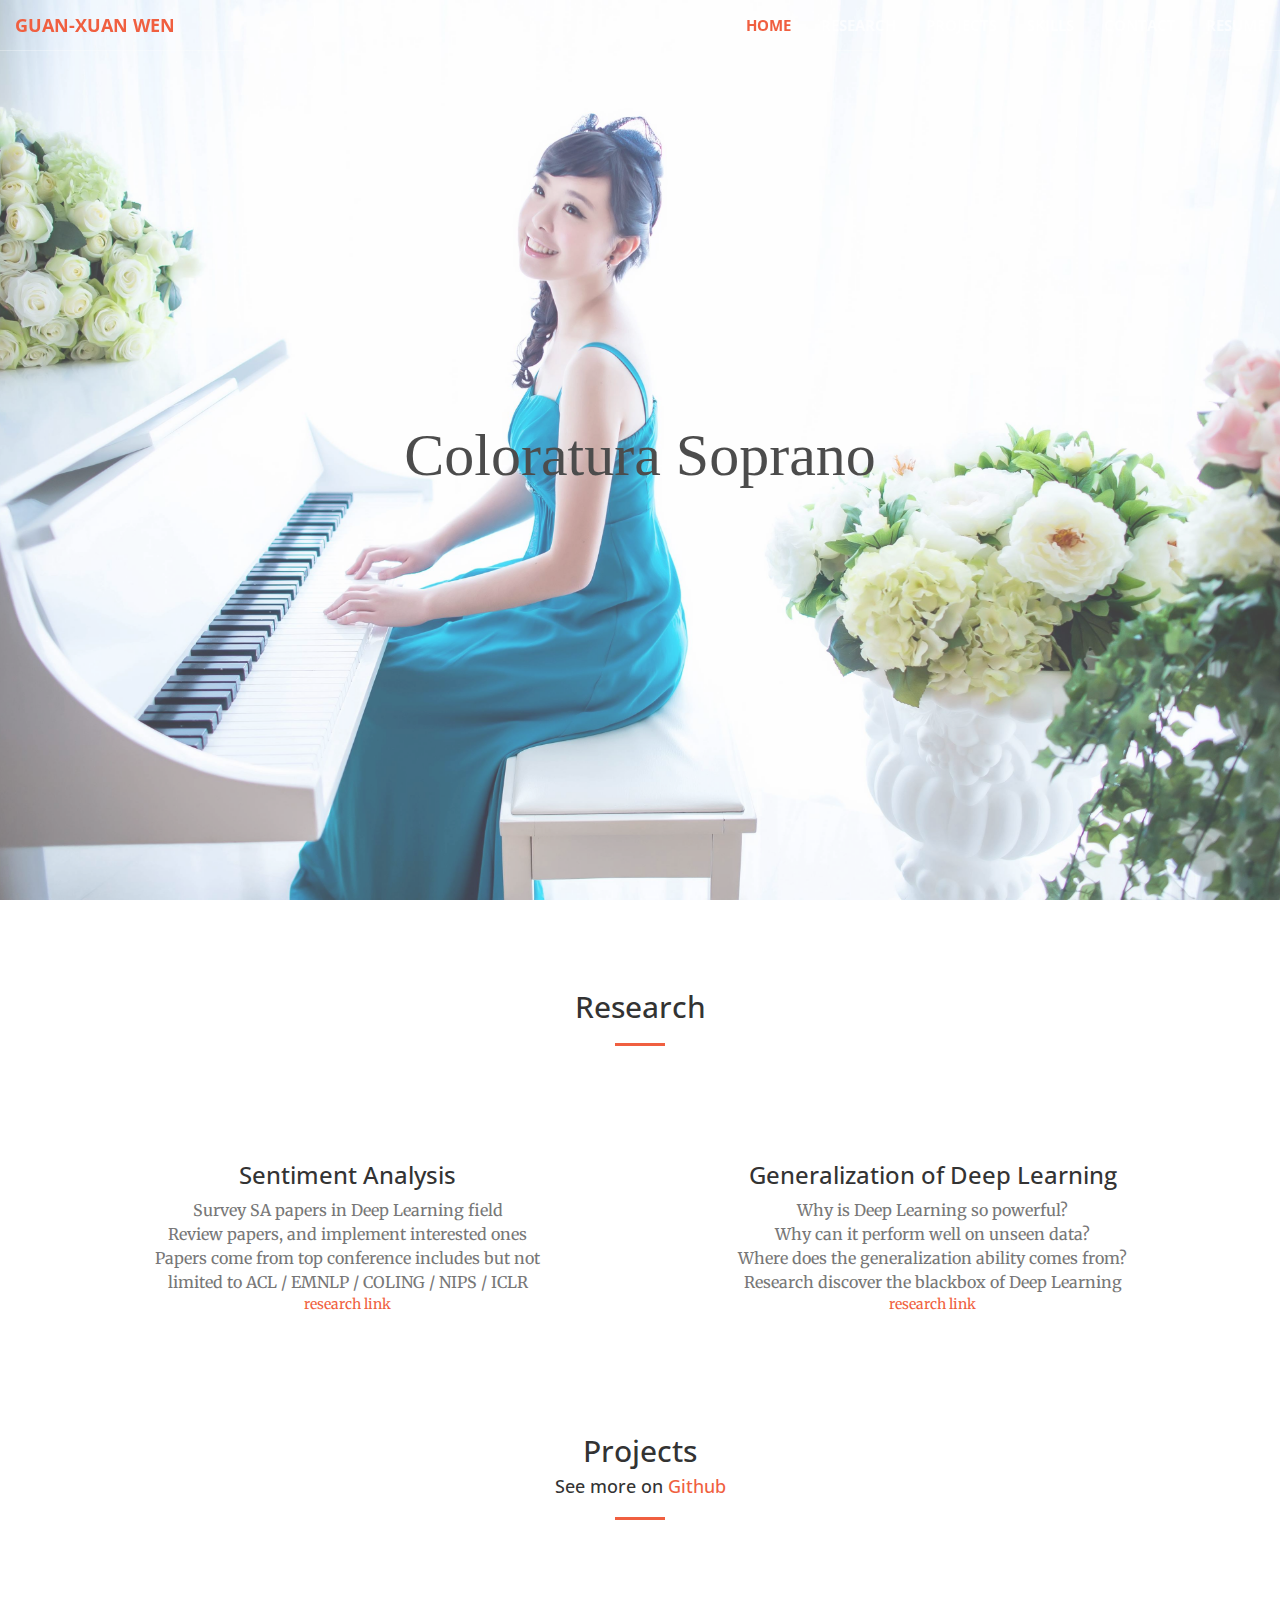
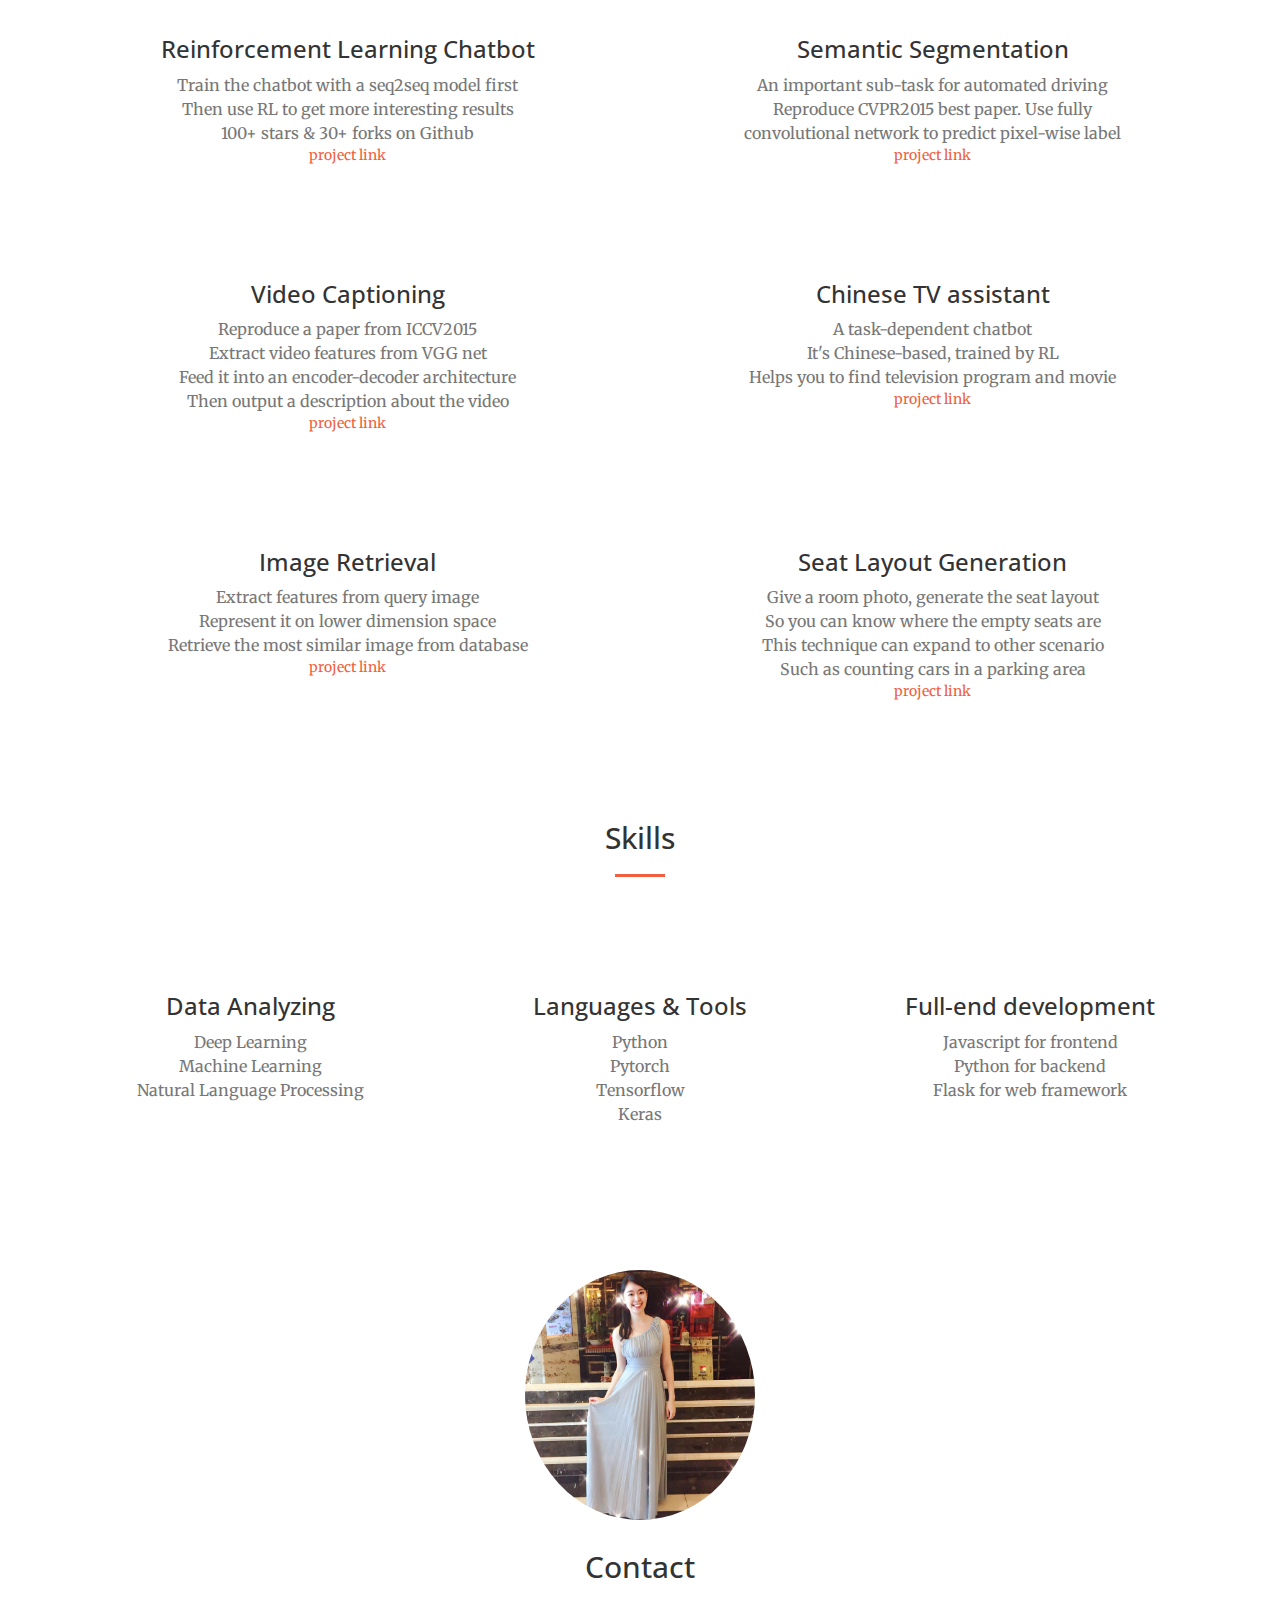
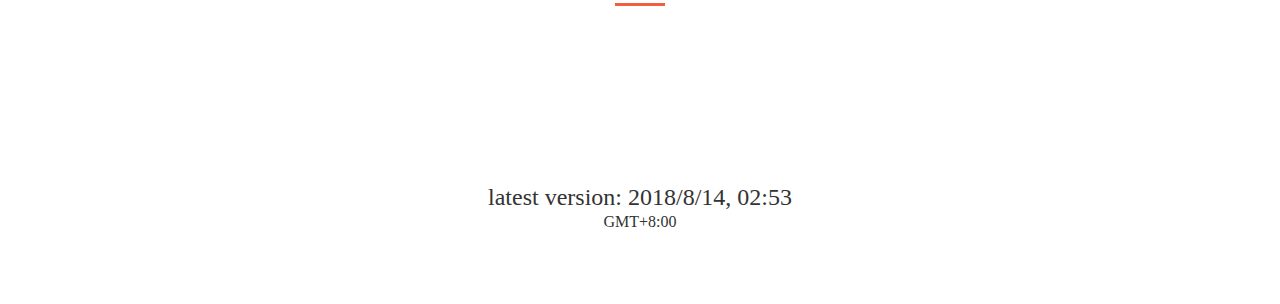
==== commit 5387a930: "update" ====
--- a/index.html
+++ b/index.html
@@ -97,16 +97,17 @@
   <header>
     <div class="header-content">
       <div class="header-content-inner">
-        <h2 style="font: 60px Constantia, skia, Cambria, Herculanum;">Deep Learning Researcher</h2>
-        <hr />
-        <p style="font-size:22px;">
+        <h2 style="font: 60px Constantia, skia, Cambria, Herculanum; color: #111;">Coloratura Soprano</h2>
+        <!-- <hr /> -->
+        <!-- <p style="font-size:22px;">
           My name is Guan-Xuan Wen <br />
           M.S. student in Computer Science at National Taiwan University <br />
           My research focus on <em>deep learning</em> and <em>NLP</em><br />
           Advised by <a href="https://www.csie.ntu.edu.tw/~pjcheng/" target="_blank" style="color:white;">Prof. Pu-Jen Cheng</a><br /><br />
 
-          <u><strong><a href="Po-Chih_Huang_resume.pdf" target="_blank" style="color:white;background-color: #0d0e0f;">Please find my latest resume here</a></strong></u><br />
-        </p>
+          <u><strong><a href="Po-Chih_Huang_resume.pdf" target="_blank" style="color:white;background-color: #0d0e0f;">Please find my latest resume here</a></strong></u>
+        </p> -->
+
         <!-- <a href="https://www.facebook.com/brianhuang1019" class="btn btn-primary btn-xl page-scroll wow tada" target="_blank">
           <i class="fa fa-facebook-official"></i> Facebook
         </a> -->
@@ -425,7 +426,7 @@
     </div> -->
     <div class="container">
       <div class="col-lg-8 col-lg-offset-2 text-center">
-        <h3 style="font-family:skia;">latest version: 2018/8/2, 16:11<p>GMT+8:00<p></h3>
+        <h3 style="font-family:skia;">latest version: 2018/8/14, 02:53<p>GMT+8:00<p></h3>
       </div>
     </div>
   </section>
--- a/css/creative.css
+++ b/css/creative.css
@@ -187,8 +187,8 @@
     min-height: auto;
     text-align: center;
     color: #fff;
-    background-image: url("../img/vendetta.png");
-    opacity: 0.95;
+    background-image: url("../img/wen_piano.jpg");
+    opacity: 0.75;
     background-position: center;
     -webkit-background-size: cover;
     -moz-background-size: cover;
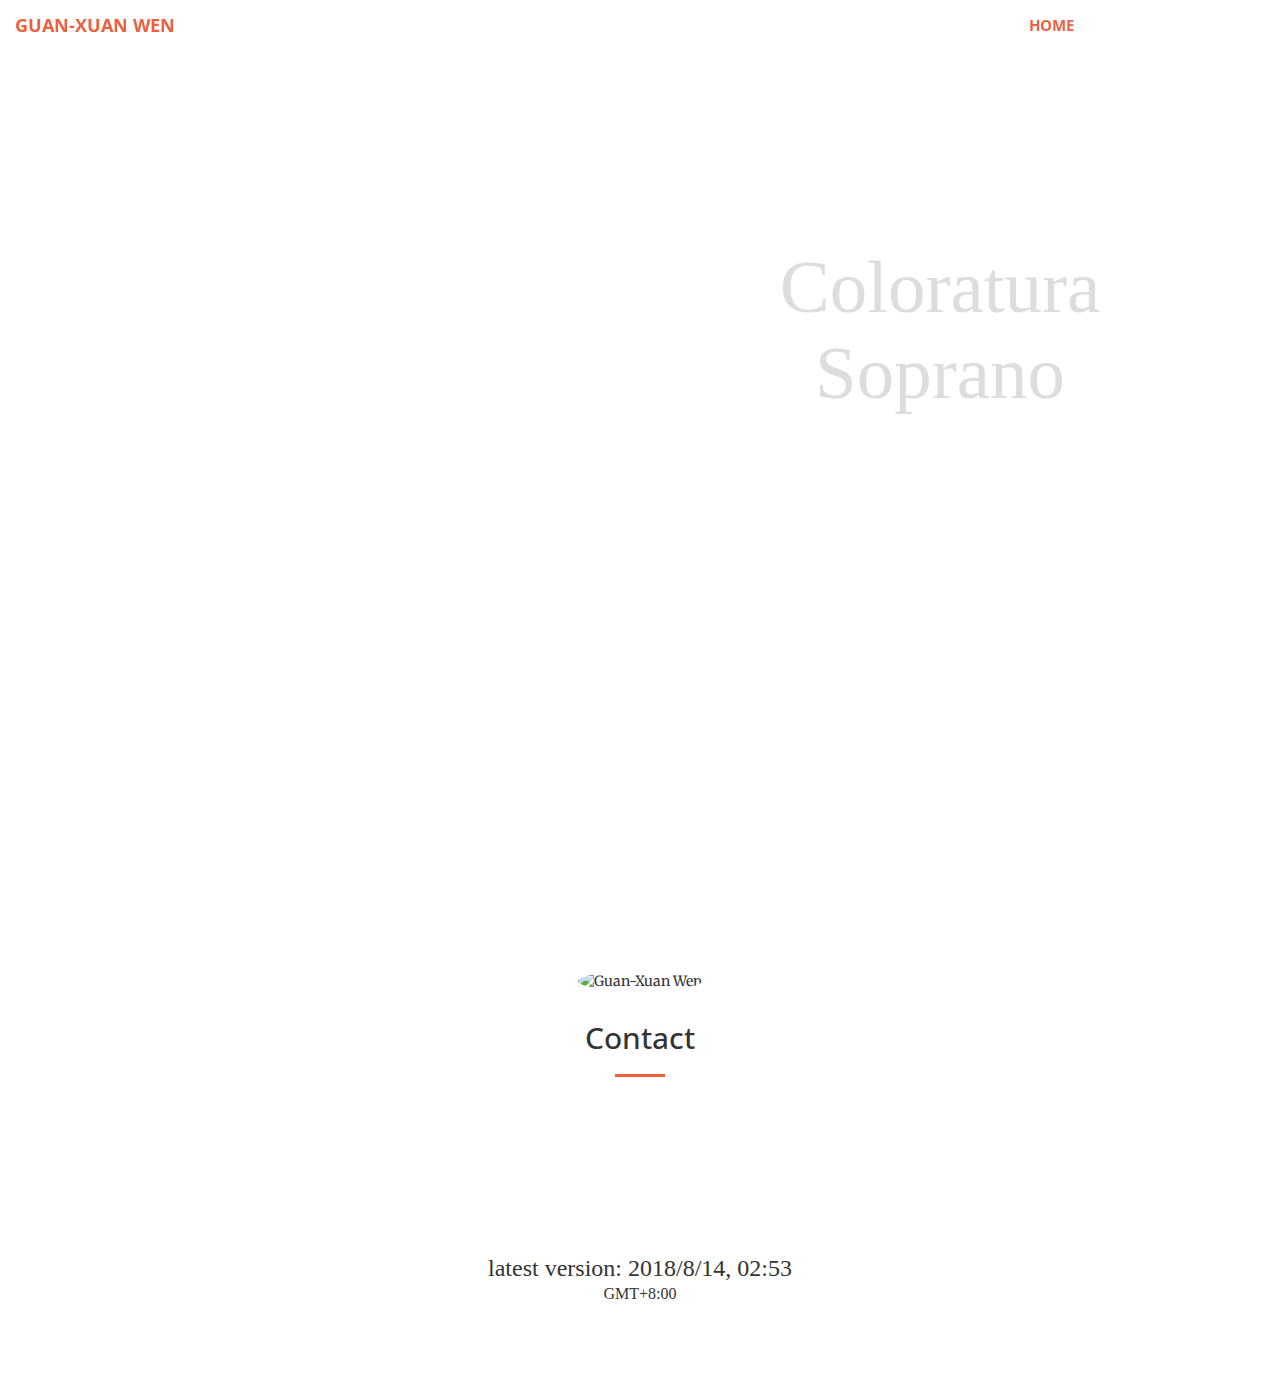
==== commit e39099b0: "update file: index.html" ====
--- a/index.html
+++ b/index.html
@@ -69,7 +69,7 @@
           <!-- <li>
             <a class="page-scroll" href="#about">About</a>
           </li> -->
-          <li>
+          <!-- <li>
             <a class="page-scroll" href="#research">Research</a>
           </li>
           <li>
@@ -77,12 +77,12 @@
           </li>
           <li>
             <a class="page-scroll" href="#skills">Skills</a>
-          </li>
+          </li> -->
           <li>
             <a class="page-scroll" href="#contact">Contact</a>
           </li>
           <li>
-            <a class="page-scroll" alt="English" href="Po-Chih_Huang_resume.pdf" target="_blank">Resume</a>
+            <a class="page-scroll" alt="English" href="Lebenslauf Musik_GuanXuanWen.pdf" target="_blank">Resume</a>
           </li>
           <!-- <li>
             <a class="page-scroll" alt="Chinese" href="https://www.csie.ntu.edu.tw/~r05922018/履歷201706.pdf">Resume</a>
@@ -97,21 +97,7 @@
   <header>
     <div class="header-content">
       <div class="header-content-inner">
-        <h2 style="font: 60px Constantia, skia, Cambria, Herculanum; color: #111;">Coloratura Soprano</h2>
-        <!-- <hr /> -->
-        <!-- <p style="font-size:22px;">
-          My name is Guan-Xuan Wen <br />
-          M.S. student in Computer Science at National Taiwan University <br />
-          My research focus on <em>deep learning</em> and <em>NLP</em><br />
-          Advised by <a href="https://www.csie.ntu.edu.tw/~pjcheng/" target="_blank" style="color:white;">Prof. Pu-Jen Cheng</a><br /><br />
-
-          <u><strong><a href="Po-Chih_Huang_resume.pdf" target="_blank" style="color:white;background-color: #0d0e0f;">Please find my latest resume here</a></strong></u>
-        </p> -->
-
-        <!-- <a href="https://www.facebook.com/brianhuang1019" class="btn btn-primary btn-xl page-scroll wow tada" target="_blank">
-          <i class="fa fa-facebook-official"></i> Facebook
-        </a> -->
-        
+        <h2 style="font: 75px Lucida Calligraphy, Zapfino, Monotype Corsiva, Cambria, Herculanum; color: #ddd; padding-left: 60%; padding-bottom: 25%;">Coloratura Soprano</h2>
       </div>
     </div>
   </header>
@@ -144,7 +130,7 @@
     </div>
   </section> -->
 
-  <br /><br />
+  <!-- <br /><br />
   <section id="research">
     <div class="container">
       <div class="row">
@@ -182,9 +168,9 @@
           </div>
         </div>
       </div>
-  </section>
-
-  <br />
+  </section> -->
+
+  <!-- <br />
   <section id="projects">
     <div class="container">
       <div class="row">
@@ -279,9 +265,9 @@
         </div>
       </div>
     </div>
-  </section>
-
-  <br />
+  </section> -->
+
+  <!-- <br />
   <section id="skills">
     <div class="container">
       <div class="row">
@@ -302,10 +288,6 @@
               Machine Learning <br />
               Natural Language Processing
               <br />
-              <!-- (belows are skills still learning) <br />
-              Information Retrieval <br />
-              Cloud Computing <br />
-              Data Visualization -->
             </p>
           </div>
         </div>
@@ -319,12 +301,6 @@
               Tensorflow <br />
               Keras <br />
               <br />
-              <!-- (belows are on progressing...) <br />
-              Heroku <br />
-              Algolia <br />
-              R <br />
-              Statistics <br />
-              D3.js --> 
             </p>
           </div>
         </div>
@@ -336,25 +312,12 @@
               Javascript for frontend<br />
               Python for backend<br />
               Flask for web framework
-              <!-- Javascript for front-end<br />
-              NodeJS for back-end<br />
-              Express for web framework -->
-            </p>
-          </div>
-        </div>
-        <!-- <div class="col-lg-3 col-md-6 text-center">
-          <div class="service-box">
-            <i class="fa fa-4x fa-database wow bounceIn text-primary" data-wow-delay=".2s"></i>
-            <h3>NoSQL Database</h3>
-            <p class="text-muted">
-              FireBase<br />
-              MongoDB<br />
-            </p>
-          </div>
-        </div> -->
-      </div>
-    </div>
-  </section>
+            </p>
+          </div>
+        </div>
+      </div>
+    </div>
+  </section> -->
 
   <br />
   <section id="contact">
@@ -362,8 +325,7 @@
       <div class="row" style="margin-bottom: 30px;">
         <div class="col-lg-8 col-lg-offset-2 text-center">
           <div class="nano-content pad-all" tabindex="0" style="right: -17px;">
-            <img src="img/Wen.png" class="img-circle" alt="Guan-Xuan Wen" width="230" height="250">
-            <!-- <img src="img/Brian.jpg" class="img-circle" alt="Guan-Xuan Wen" width="120" height="150"> -->
+            <img src="img/SUN_0370.jpg" class="img-circle" alt="Guan-Xuan Wen" width="328" height="493">
           </div>
         </div>
       </div>
@@ -376,54 +338,35 @@
       </div>
       <div class="row">
         <div class="col-lg-8 col-lg-offset-2 text-center">
-          <div class="col-lg-1 text-center">      
+          <div class="col-lg-3 text-center">      
           </div>
           <div class="col-lg-2 text-center">
             <p>
-              <a href="https://github.com/pochih" title="github" target="_blank">
-                <i class="fa fa-github fa-3x wow bounceIn" data-wow-delay=".1s"></i>
+              <a href="https://www.youtube.com/channel/UCgBJa57zOou6_3hJ6A7I__w" title="e-mail" target="_blank">
+                <i class="fa fa-youtube fa-3x wow bounceIn" data-wow-delay=".1s"></i>
               </a>
             </p>
           </div>
           <div class="col-lg-2 text-center">
             <p>
-              <a href="https://www.linkedin.com/in/pochih/" title="linkedin" target="_blank">
-                <i class="fa fa-linkedin-square fa-3x wow bounceIn" data-wow-delay=".1s"></i>
+              <a href="mailto:lovelyxuan2323@gmail.com" title="e-mail" target="_blank">
+                <i class="fa fa-envelope-o fa-3x wow bounceIn" data-wow-delay=".1s"></i>
               </a>
-            <p>
+            </p>
           </div>
           <div class="col-lg-2 text-center">
             <p>
-              <a href="mailto:brianhuang1019@gmail.com" title="e-mail" target="_blank">
-                <i class="fa fa-envelope-o fa-3x wow bounceIn" data-wow-delay=".1s"></i>
-              </a>
-              <!-- <br />
-              <a href="mailto:brian.huang@eztable.com.tw">EZTABLE</a> -->
-            </p>
-          </div>
-          <div class="col-lg-2 text-center">
-            <p>
-              <a href="https://www.facebook.com/brianhuang1019" title="facebook" target="_blank">
+              <a href="https://www.facebook.com/guanxuan.wen" title="facebook" target="_blank">
                 <i class="fa fa-facebook fa-3x wow bounceIn" data-wow-delay=".1s"></i>
               </a>
             <p>
           </div>
-          <div class="col-lg-2 text-center">
-            <p>
-              <a href="https://brianhuang1019.wordpress.com/" title="wordpress" target="_blank">
-                <i class="fa fa-wordpress fa-3x wow bounceIn" data-wow-delay=".1s"></i>
-              </a>
-            <p>
-          </div>
-          <div class="col-lg-1 text-center">
+          <div class="col-lg-3 text-center">
           </div>
         </div>
       </div>
     </div>
     <br />&nbsp;&nbsp;
-    <!-- <div class="container">
-      <img src="https://www.csie.ntu.edu.tw/~r05922018/archive/AppierSpecialPrize.jpg" class="img-responsive" alt="Appier Special Prize" />
-    </div> -->
     <div class="container">
       <div class="col-lg-8 col-lg-offset-2 text-center">
         <h3 style="font-family:skia;">latest version: 2018/8/14, 02:53<p>GMT+8:00<p></h3>
--- a/css/creative.css
+++ b/css/creative.css
@@ -51,6 +51,21 @@
     line-height: 1.5;
 }
 
+header {
+    position: relative;
+    width: 100%;
+    min-height: auto;
+    text-align: center;
+    color: #fff;
+    background-image: url("../img/photo.jpg");
+    opacity: 1;
+    background-position: center;
+    -webkit-background-size: cover;
+    -moz-background-size: cover;
+    background-size: cover;
+    -o-background-size: cover;
+}
+
 strong {
     color: white;
 }
@@ -179,21 +194,6 @@
     .navbar-default.affix .nav>li>a:focus:hover {
         color: #f05f40;
     }
-}
-
-header {
-    position: relative;
-    width: 100%;
-    min-height: auto;
-    text-align: center;
-    color: #fff;
-    background-image: url("../img/wen_piano.jpg");
-    opacity: 0.75;
-    background-position: center;
-    -webkit-background-size: cover;
-    -moz-background-size: cover;
-    background-size: cover;
-    -o-background-size: cover;
 }
 
 #authorname {
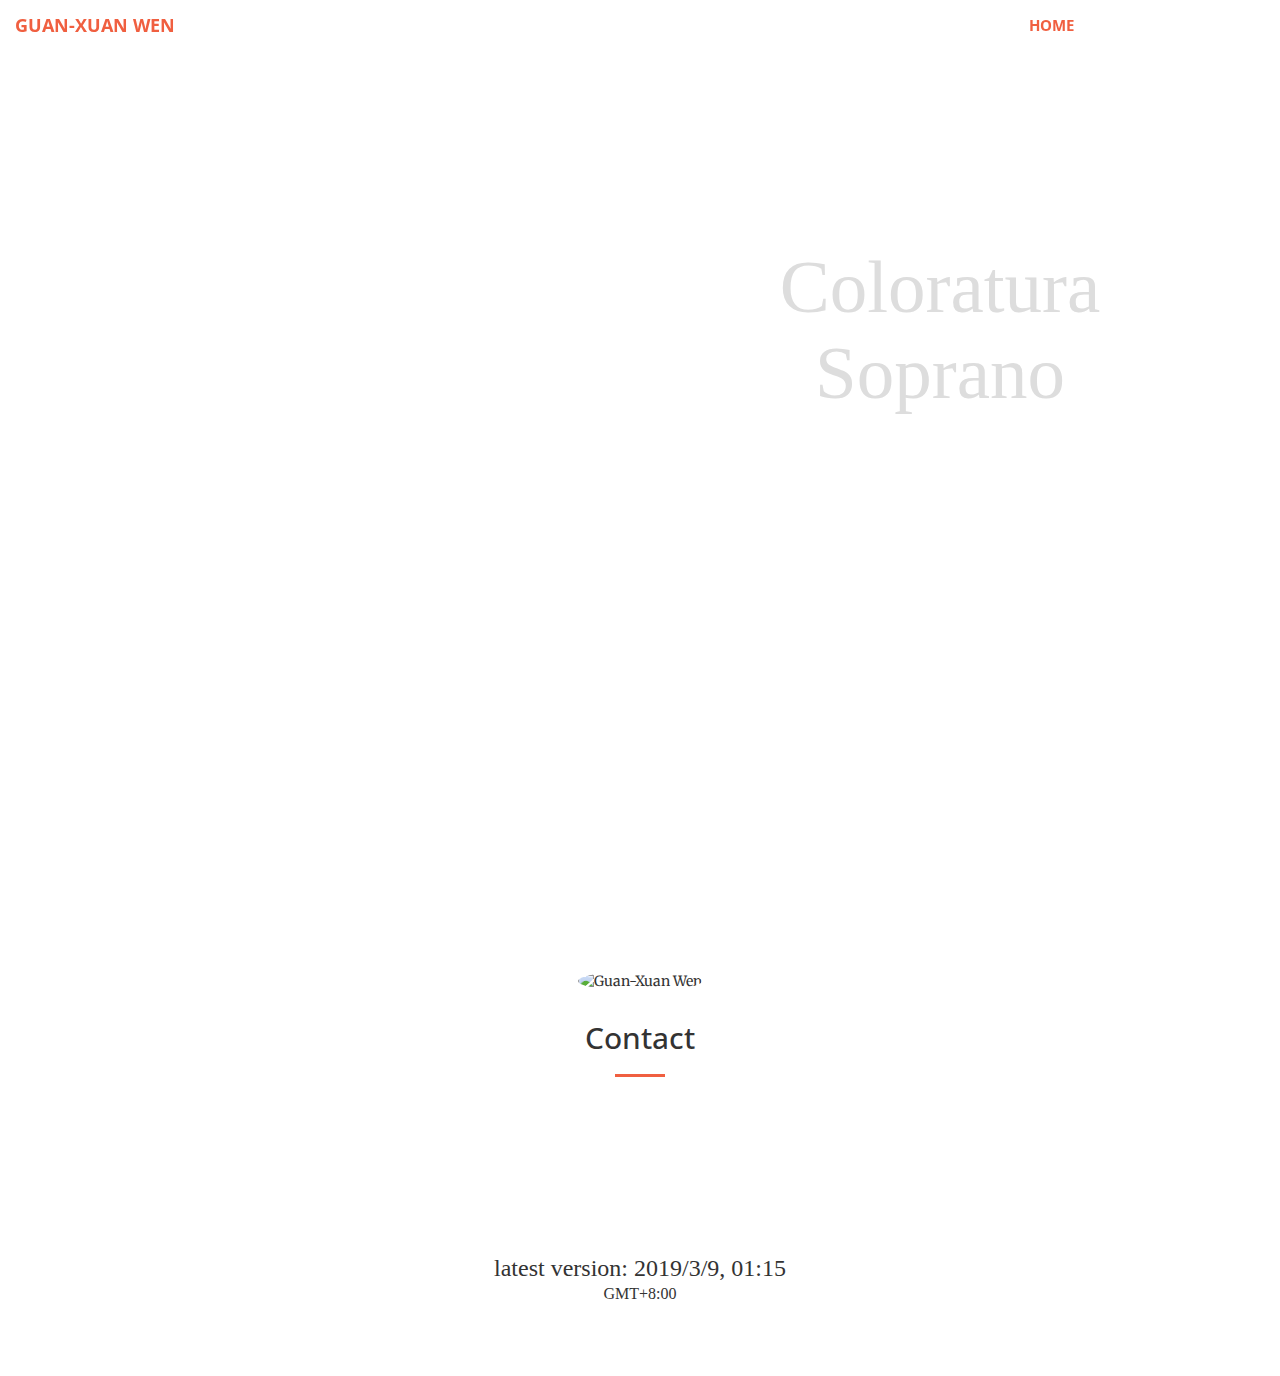
==== commit 56c4ca5c: "update" ====
--- a/index.html
+++ b/index.html
@@ -84,14 +84,9 @@
           <li>
             <a class="page-scroll" alt="English" href="Lebenslauf Musik_GuanXuanWen.pdf" target="_blank">Resume</a>
           </li>
-          <!-- <li>
-            <a class="page-scroll" alt="Chinese" href="https://www.csie.ntu.edu.tw/~r05922018/履歷201706.pdf">Resume</a>
-          </li> -->
         </ul>
       </div>
-      <!-- /.navbar-collapse -->
-    </div>
-    <!-- /.container-fluid -->
+    </div>
   </nav>
 
   <header>
@@ -369,7 +364,7 @@
     <br />&nbsp;&nbsp;
     <div class="container">
       <div class="col-lg-8 col-lg-offset-2 text-center">
-        <h3 style="font-family:skia;">latest version: 2018/8/14, 02:53<p>GMT+8:00<p></h3>
+        <h3 style="font-family:skia;">latest version: 2019/3/9, 01:15<p>GMT+8:00<p></h3>
       </div>
     </div>
   </section>
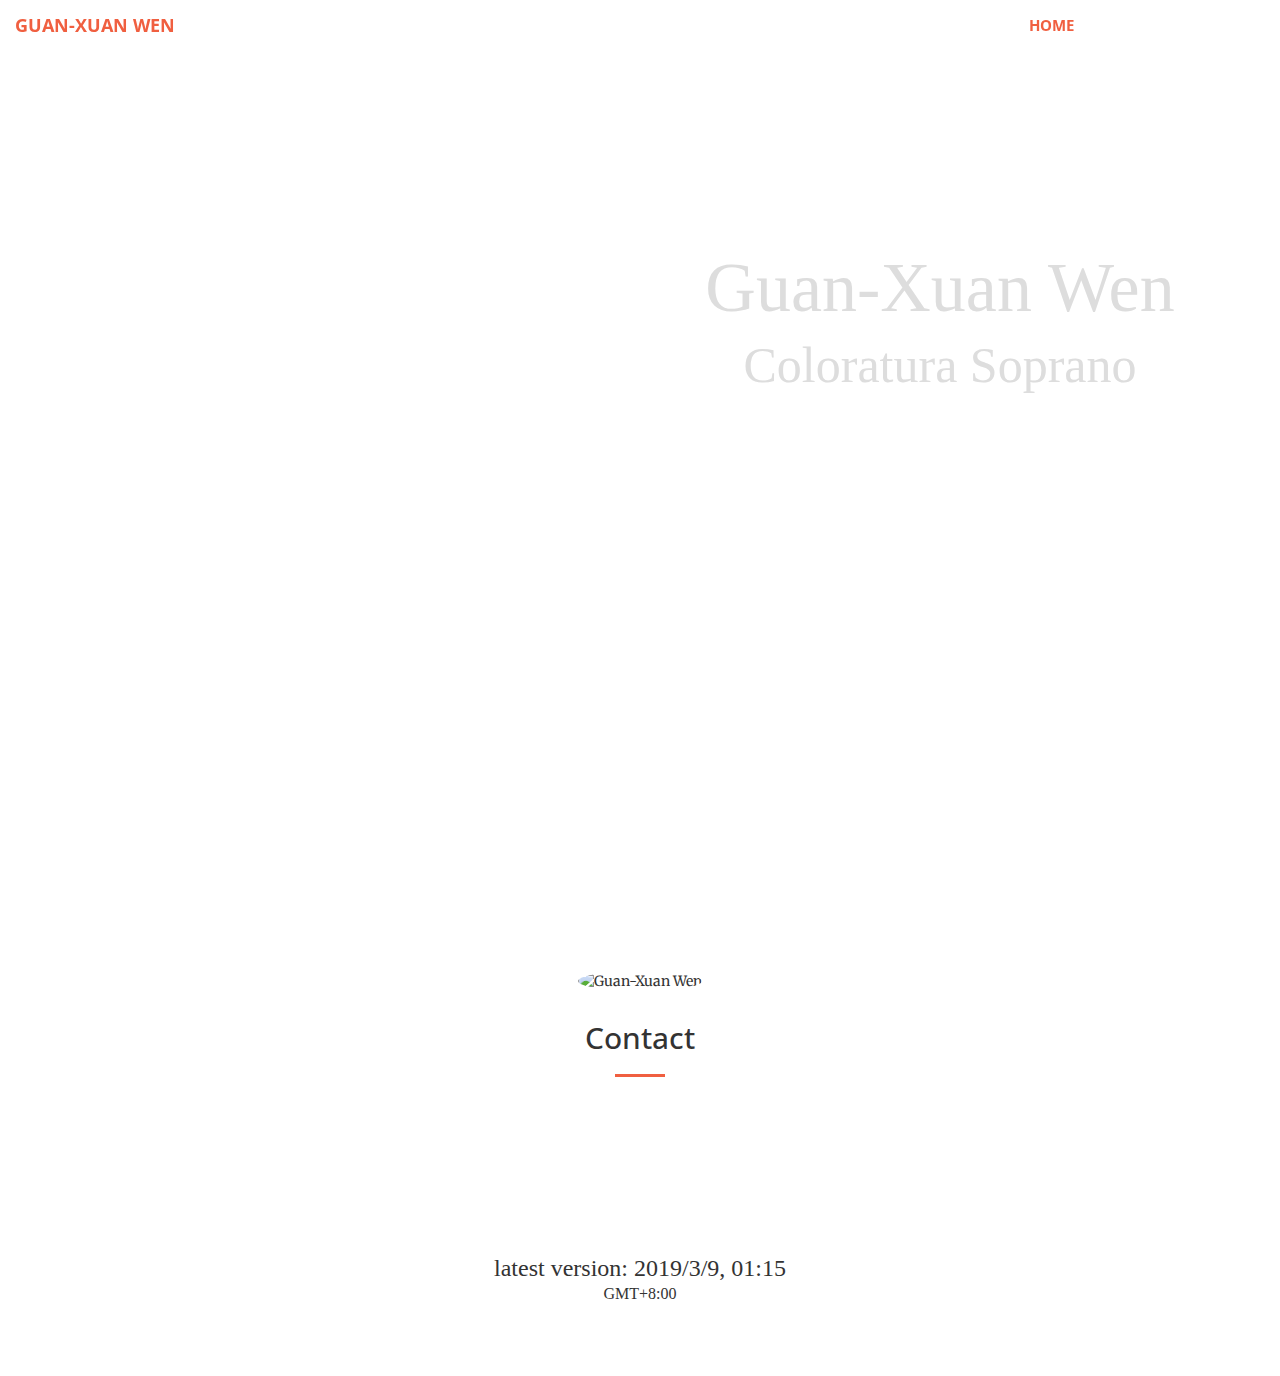
==== commit fd4fdfd2: "update" ====
--- a/index.html
+++ b/index.html
@@ -92,7 +92,13 @@
   <header>
     <div class="header-content">
       <div class="header-content-inner">
-        <h2 style="font: 75px Lucida Calligraphy, Zapfino, Monotype Corsiva, Cambria, Herculanum; color: #ddd; padding-left: 60%; padding-bottom: 25%;">Coloratura Soprano</h2>
+      	<h2 style="font: 70px Lucida Calligraphy, Zapfino, Monotype Corsiva, Cambria, Herculanum; color: #ddd; padding-left: 60%; padding-bottom: 20%; margin: -200px;">
+      		Guan-Xuan Wen
+      		<p style="font-size: 50px; color: #ddd;">
+      		Coloratura Soprano
+      		</p>
+      	</h2>
+        <!-- <h2 style="font: 75px Lucida Calligraphy, Zapfino, Monotype Corsiva, Cambria, Herculanum; color: #ddd; padding-left: 60%; padding-bottom: 25%;">Coloratura Soprano</h2> -->
       </div>
     </div>
   </header>
